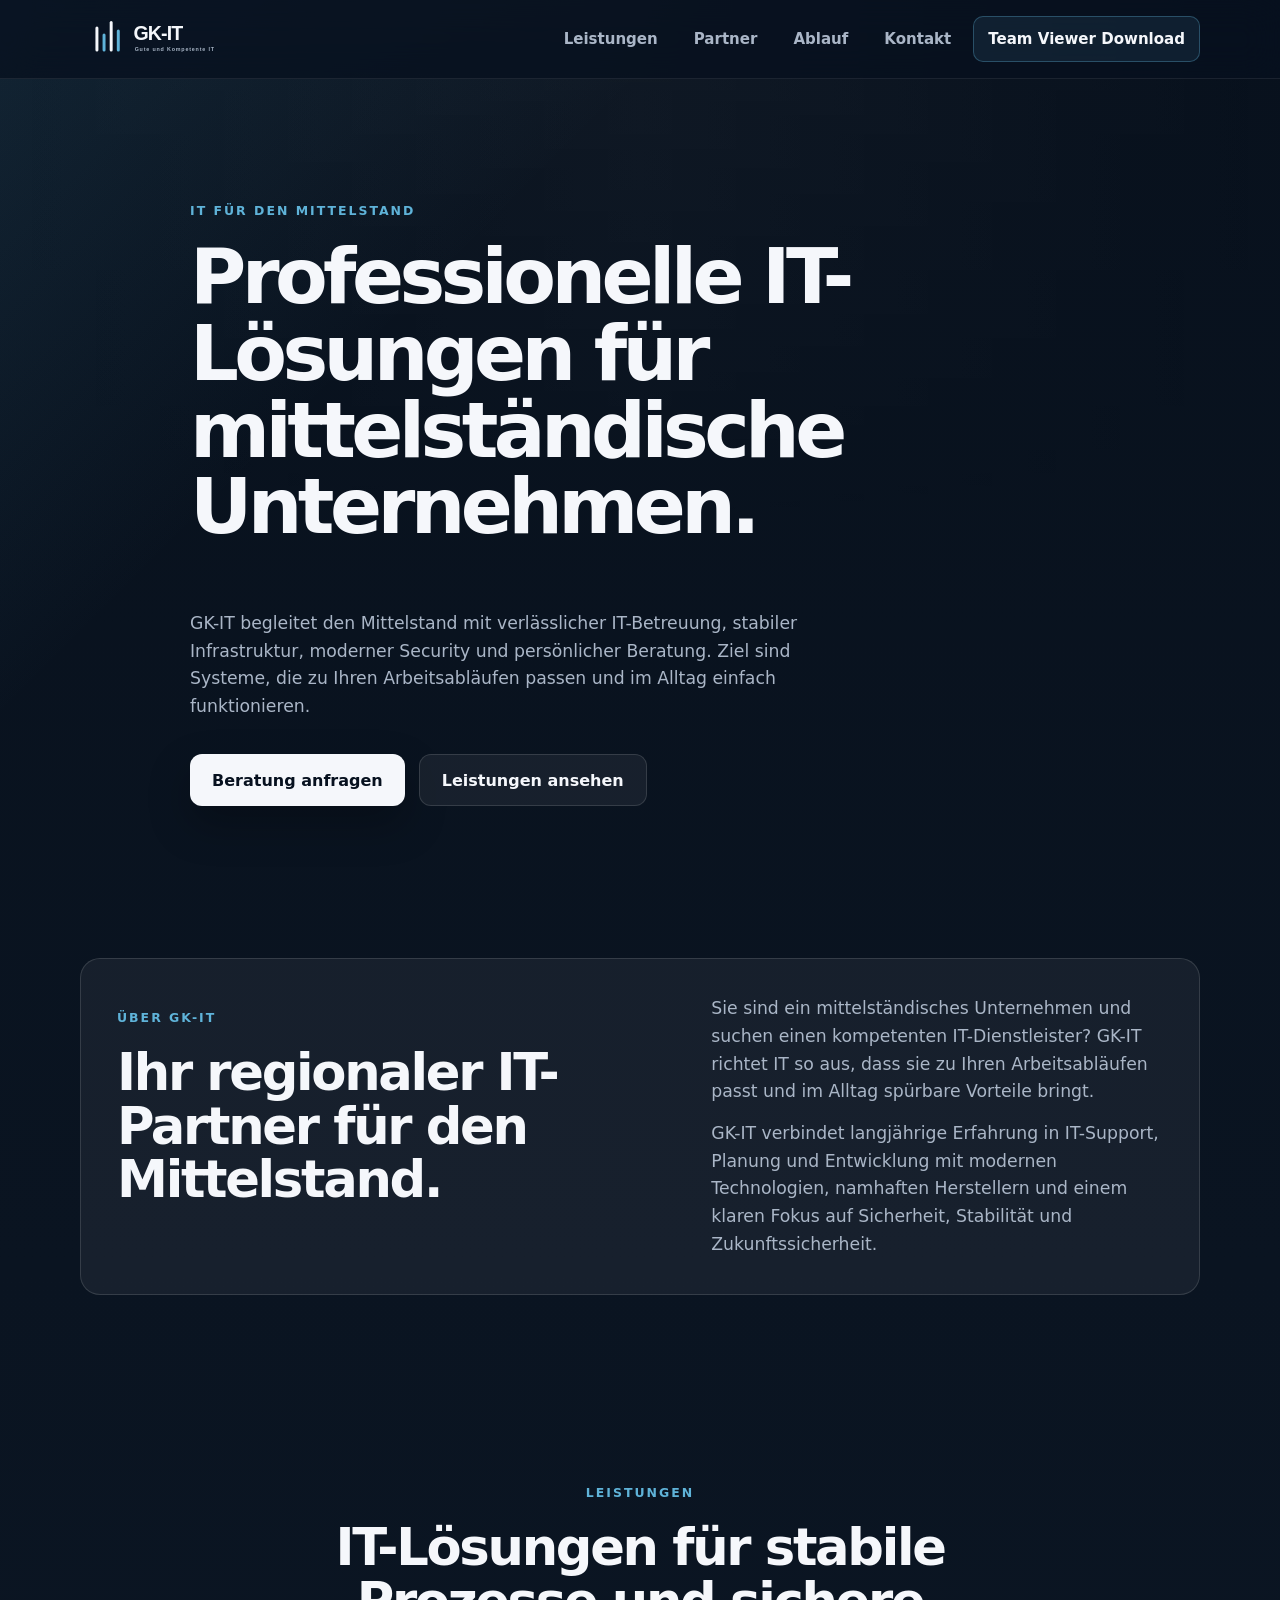
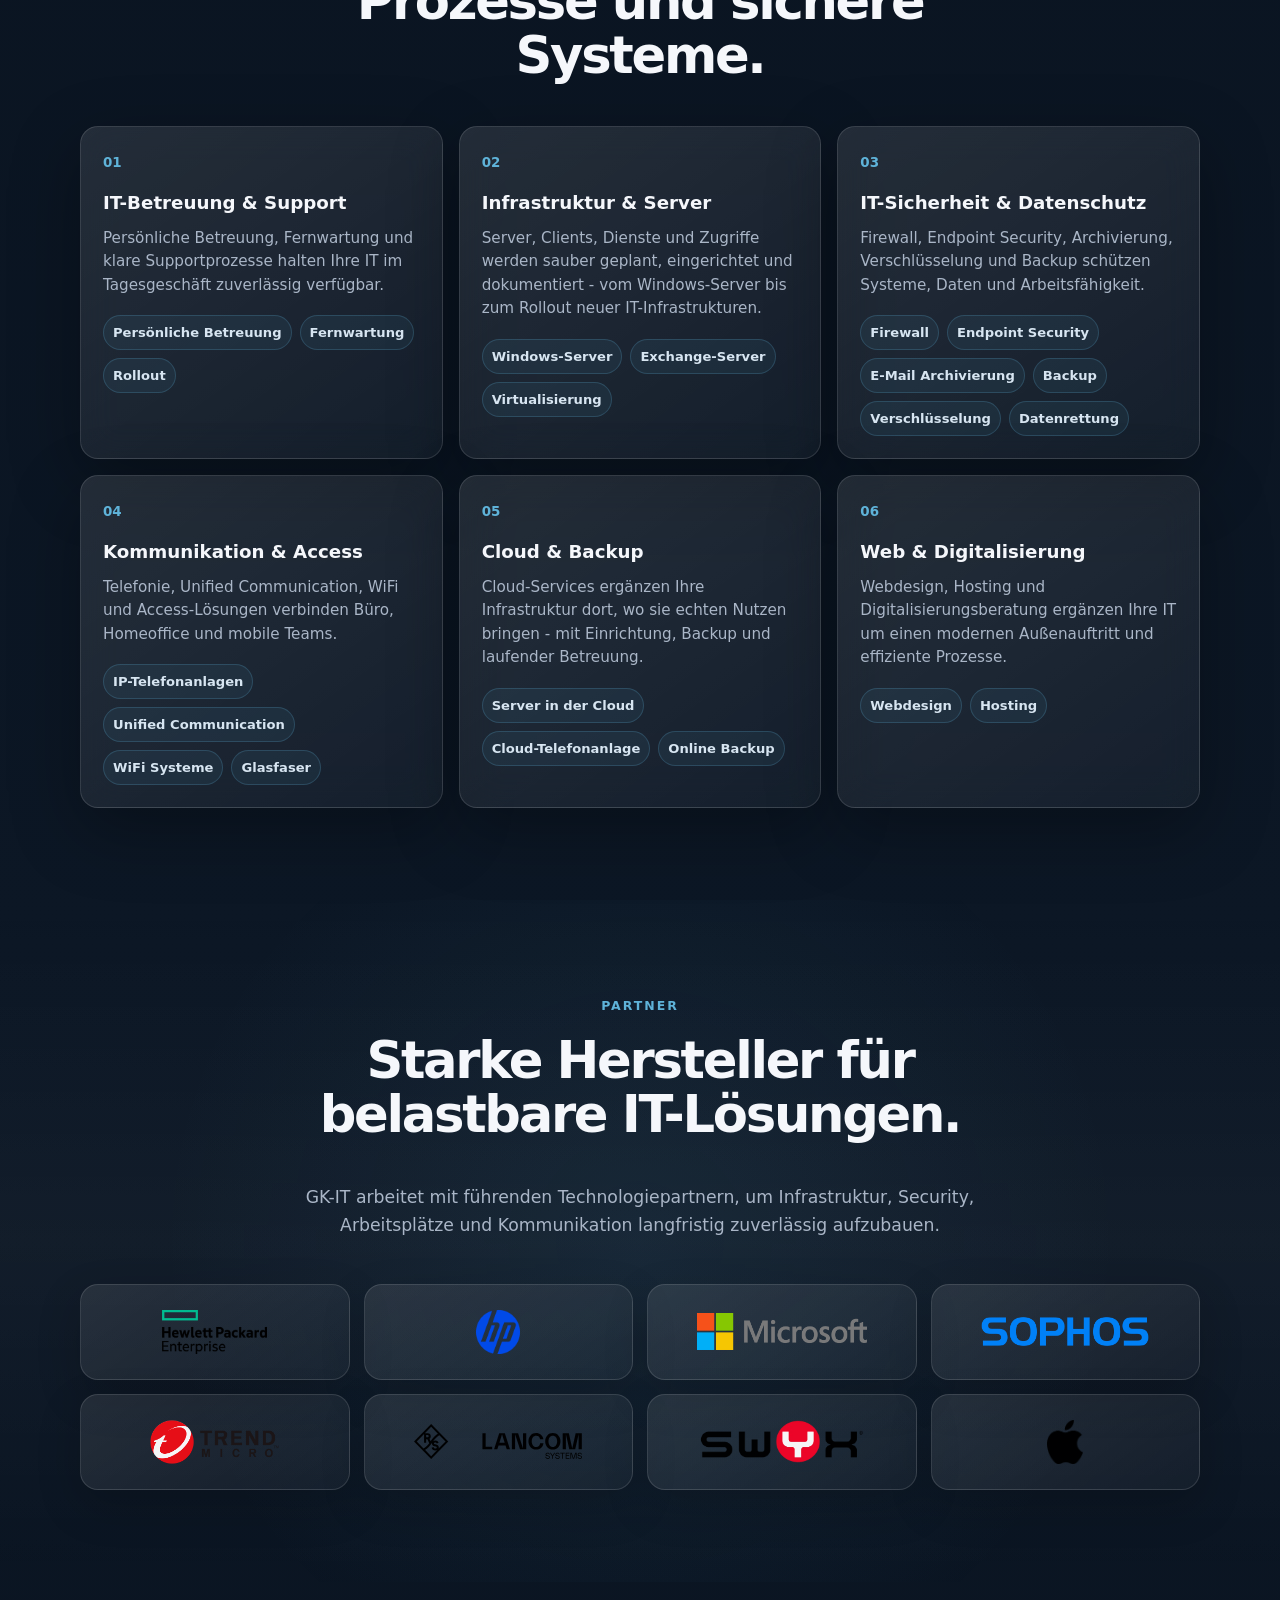
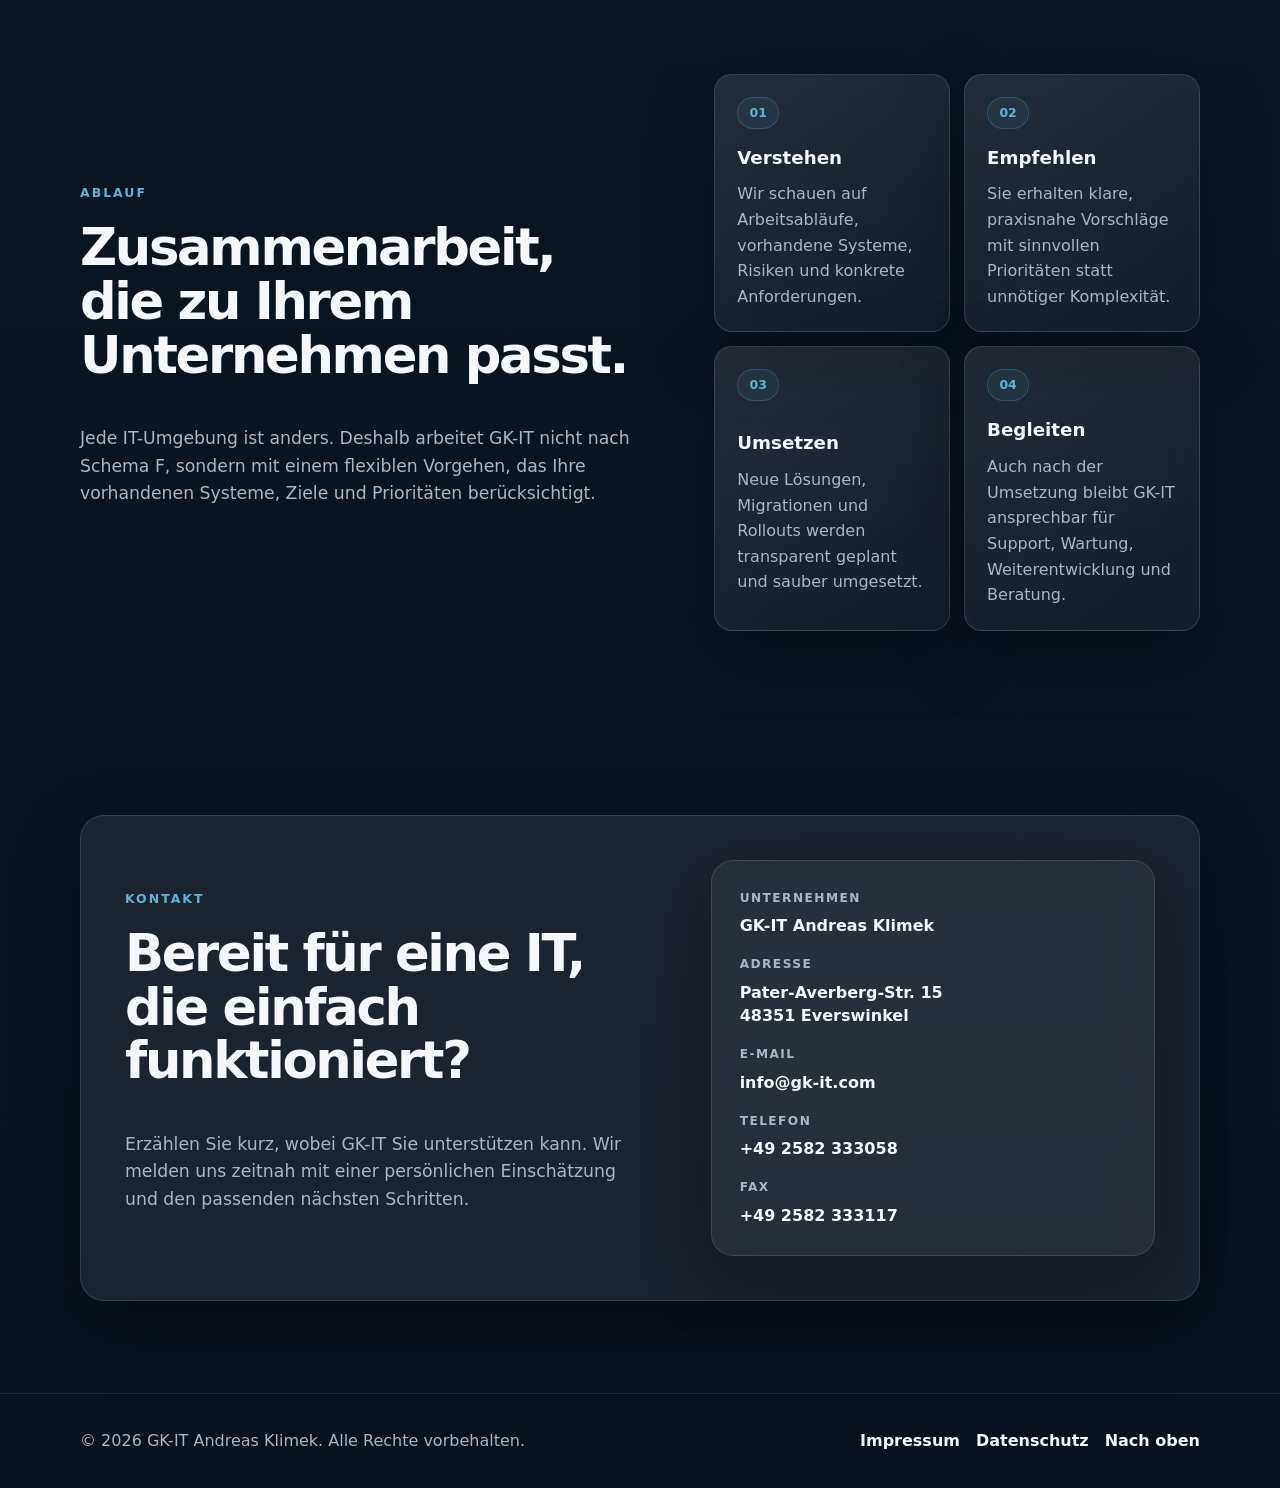
==== index.html @ 3f43c817 "Build modern GK-IT website. Create the static site, legal pages, logo assets, partner section, and c" ====
<!doctype html>
<html lang="de">
  <head>
    <meta charset="utf-8" />
    <meta name="viewport" content="width=device-width, initial-scale=1" />
    <meta
      name="description"
      content="GK-IT Andreas Klimek: moderne IT-Betreuung, Infrastruktur, Security, Cloud, Telefonie und Support für Unternehmen."
    />
    <title>GK-IT Andreas Klimek | Moderne IT für Ihr Unternehmen</title>
    <link rel="stylesheet" href="styles.css" />
  </head>
  <body>
    <header class="site-header">
      <nav class="nav container" aria-label="Hauptnavigation">
        <a class="brand" href="#top" aria-label="GK-IT Startseite">
          <img class="brand-logo" src="assets/company-logos/gk-it-logo-09.svg" alt="GK-IT - Gute und Kompetente IT" />
        </a>
        <button class="nav-toggle" type="button" aria-expanded="false" aria-controls="primary-navigation">
          <span class="sr-only">Menü öffnen</span>
          <span></span>
          <span></span>
          <span></span>
        </button>
        <div class="nav-links" id="primary-navigation">
          <a href="#leistungen">Leistungen</a>
          <a href="#partner">Partner</a>
          <a href="#prozess">Ablauf</a>
          <a href="#kontakt">Kontakt</a>
          <a class="nav-download" href="https://download.teamviewer.com/download/TeamViewerQS_x64.exe">Team Viewer Download</a>
        </div>
      </nav>
    </header>

    <main id="top">
      <section class="hero section">
        <div class="container hero-grid">
          <div class="hero-copy">
            <span class="eyebrow">IT für den Mittelstand</span>
            <h1>Professionelle IT-Lösungen für mittelständische Unternehmen.</h1>
            <p>
              GK-IT begleitet den Mittelstand mit verlässlicher IT-Betreuung, stabiler
              Infrastruktur, moderner Security und persönlicher Beratung. Ziel sind Systeme, die zu
              Ihren Arbeitsabläufen passen und im Alltag einfach funktionieren.
            </p>
            <div class="hero-actions">
              <a class="button primary" href="#kontakt">Beratung anfragen</a>
              <a class="button secondary" href="#leistungen">Leistungen ansehen</a>
            </div>
          </div>
        </div>
      </section>

      <section class="section intro">
        <div class="container split">
          <div>
            <span class="eyebrow">Über GK-IT</span>
            <h2>Ihr regionaler IT-Partner für den Mittelstand.</h2>
          </div>
          <div class="intro-copy">
            <p>
              Sie sind ein mittelständisches Unternehmen und suchen einen kompetenten
              IT-Dienstleister? GK-IT richtet IT so aus, dass sie zu Ihren Arbeitsabläufen passt und
              im Alltag spürbare Vorteile bringt.
            </p>
            <p>
              GK-IT verbindet langjährige Erfahrung in IT-Support, Planung und Entwicklung mit
              modernen Technologien, namhaften Herstellern und einem klaren Fokus auf Sicherheit,
              Stabilität und Zukunftssicherheit.
            </p>
          </div>
        </div>
      </section>

      <section class="section services" id="leistungen">
        <div class="container">
          <div class="section-heading">
            <span class="eyebrow">Leistungen</span>
            <h2>IT-Lösungen für stabile Prozesse und sichere Systeme.</h2>
          </div>
          <div class="cards-grid">
            <article class="service-card">
              <span class="icon">01</span>
              <h3>IT-Betreuung & Support</h3>
              <p>
                Persönliche Betreuung, Fernwartung und klare Supportprozesse halten Ihre IT im
                Tagesgeschäft zuverlässig verfügbar.
              </p>
              <div class="service-highlights">
                <span>Persönliche Betreuung</span>
                <span>Fernwartung</span>
                <span>Rollout</span>
              </div>
            </article>
            <article class="service-card">
              <span class="icon">02</span>
              <h3>Infrastruktur & Server</h3>
              <p>
                Server, Clients, Dienste und Zugriffe werden sauber geplant, eingerichtet und
                dokumentiert - vom Windows-Server bis zum Rollout neuer IT-Infrastrukturen.
              </p>
              <div class="service-highlights">
                <span>Windows-Server</span>
                <span>Exchange-Server</span>
                <span>Virtualisierung</span>
              </div>
            </article>
            <article class="service-card">
              <span class="icon">03</span>
              <h3>IT-Sicherheit & Datenschutz</h3>
              <p>
                Firewall, Endpoint Security, Archivierung, Verschlüsselung und Backup schützen
                Systeme, Daten und Arbeitsfähigkeit.
              </p>
              <div class="service-highlights">
                <span>Firewall</span>
                <span>Endpoint Security</span>
                <span>E-Mail Archivierung</span>
                <span>Backup</span>
                <span>Verschlüsselung</span>
                <span>Datenrettung</span>
              </div>
            </article>
            <article class="service-card">
              <span class="icon">04</span>
              <h3>Kommunikation & Access</h3>
              <p>
                Telefonie, Unified Communication, WiFi und Access-Lösungen verbinden Büro,
                Homeoffice und mobile Teams.
              </p>
              <div class="service-highlights">
                <span>IP-Telefonanlagen</span>
                <span>Unified Communication</span>
                <span>WiFi Systeme</span>
                <span>Glasfaser</span>
              </div>
            </article>
            <article class="service-card">
              <span class="icon">05</span>
              <h3>Cloud & Backup</h3>
              <p>
                Cloud-Services ergänzen Ihre Infrastruktur dort, wo sie echten Nutzen bringen - mit
                Einrichtung, Backup und laufender Betreuung.
              </p>
              <div class="service-highlights">
                <span>Server in der Cloud</span>
                <span>Cloud-Telefonanlage</span>
                <span>Online Backup</span>
              </div>
            </article>
            <article class="service-card">
              <span class="icon">06</span>
              <h3>Web & Digitalisierung</h3>
              <p>
                Webdesign, Hosting und Digitalisierungsberatung ergänzen Ihre IT um einen modernen
                Außenauftritt und effiziente Prozesse.
              </p>
              <div class="service-highlights">
                <span>Webdesign</span>
                <span>Hosting</span>
              </div>
            </article>
          </div>
        </div>
      </section>

      <section class="section partners" id="partner">
        <div class="container">
          <div class="section-heading">
            <span class="eyebrow">Partner</span>
            <h2>Starke Hersteller für belastbare IT-Lösungen.</h2>
            <p>
              GK-IT arbeitet mit führenden Technologiepartnern, um Infrastruktur, Security,
              Arbeitsplätze und Kommunikation langfristig zuverlässig aufzubauen.
            </p>
          </div>
          <div class="partner-grid" aria-label="Partnerlogos">
            <article class="partner-card">
              <img src="assets/images/Hewlett_Packard_Enterprise_logo.svg.png" alt="HPE Logo" />
            </article>
            <article class="partner-card">
              <img src="assets/images/HP_logo_2025.svg.png" alt="HP Logo" />
            </article>
            <article class="partner-card">
              <img src="assets/images/Microsoft_logo_(2012).svg.png" alt="Microsoft Logo" />
            </article>
            <article class="partner-card">
              <img src="assets/images/Sophos_logo.svg.png" alt="Sophos Logo" />
            </article>
            <article class="partner-card">
              <img src="assets/images/Trend_Micro_logo.svg.png" alt="Trend Micro Logo" />
            </article>
            <article class="partner-card">
              <img src="assets/images/Lancom_Systems_logo.svg" alt="LANCOM Systems Logo" />
            </article>
            <article class="partner-card">
              <img src="assets/images/swyx-logo-1000px-rgb.png" alt="Swyx Logo" />
            </article>
            <article class="partner-card">
              <img src="assets/images/Apple_logo_black.svg.png" alt="Apple Logo" />
            </article>
          </div>
        </div>
      </section>

      <section class="section process" id="prozess">
        <div class="container process-grid">
          <div class="section-heading align-left">
            <span class="eyebrow">Ablauf</span>
            <h2>Zusammenarbeit, die zu Ihrem Unternehmen passt.</h2>
            <p>
              Jede IT-Umgebung ist anders. Deshalb arbeitet GK-IT nicht nach Schema F, sondern mit
              einem flexiblen Vorgehen, das Ihre vorhandenen Systeme, Ziele und Prioritäten
              berücksichtigt.
            </p>
          </div>
          <div class="timeline">
            <div class="timeline-item">
              <span>01</span>
              <div>
                <h3>Verstehen</h3>
                <p>Wir schauen auf Arbeitsabläufe, vorhandene Systeme, Risiken und konkrete Anforderungen.</p>
              </div>
            </div>
            <div class="timeline-item">
              <span>02</span>
              <div>
                <h3>Empfehlen</h3>
                <p>Sie erhalten klare, praxisnahe Vorschläge mit sinnvollen Prioritäten statt unnötiger Komplexität.</p>
              </div>
            </div>
            <div class="timeline-item">
              <span>03</span>
              <div>
                <h3>Umsetzen</h3>
                <p>Neue Lösungen, Migrationen und Rollouts werden transparent geplant und sauber umgesetzt.</p>
              </div>
            </div>
            <div class="timeline-item">
              <span>04</span>
              <div>
                <h3>Begleiten</h3>
                <p>Auch nach der Umsetzung bleibt GK-IT ansprechbar für Support, Wartung, Weiterentwicklung und Beratung.</p>
              </div>
            </div>
          </div>
        </div>
      </section>

      <section class="section cta" id="kontakt">
        <div class="container cta-panel">
          <div>
            <span class="eyebrow">Kontakt</span>
            <h2>Bereit für eine IT, die einfach funktioniert?</h2>
            <p>
              Erzählen Sie kurz, wobei GK-IT Sie unterstützen kann. Wir melden uns zeitnah mit
              einer persönlichen Einschätzung und den passenden nächsten Schritten.
            </p>
          </div>
          <div class="contact-card">
            <div class="contact-item">
              <span>Unternehmen</span>
              <strong>GK-IT Andreas Klimek</strong>
            </div>
            <div class="contact-item">
              <span>Adresse</span>
              <address>Pater-Averberg-Str. 15<br />48351 Everswinkel</address>
            </div>
            <div class="contact-item">
              <span>E-Mail</span>
              <a href="mailto:info@gk-it.com">info@gk-it.com</a>
            </div>
            <div class="contact-item">
              <span>Telefon</span>
              <a href="tel:+492582333058">+49 2582 333058</a>
            </div>
            <div class="contact-item">
              <span>Fax</span>
              <a href="tel:+492582333117">+49 2582 333117</a>
            </div>
          </div>
        </div>
      </section>
    </main>

    <footer class="footer">
      <div class="container footer-inner">
        <p>&copy; <span id="year"></span> GK-IT Andreas Klimek. Alle Rechte vorbehalten.</p>
        <div class="footer-links">
          <a href="impressum.html">Impressum</a>
          <a href="datenschutz.html">Datenschutz</a>
          <a href="#top">Nach oben</a>
        </div>
      </div>
    </footer>

    <script src="script.js"></script>
  </body>
</html>
---- styles.css ----
:root {
  --bg: #08111d;
  --bg-soft: #101b2a;
  --surface: rgba(255, 255, 255, 0.065);
  --surface-strong: rgba(255, 255, 255, 0.1);
  --text: #f5f7fb;
  --muted: #aab6c7;
  --primary: #5fb3d9;
  --primary-dark: #2d7fa8;
  --accent: #9fb0c6;
  --line: rgba(255, 255, 255, 0.13);
  --shadow: 0 22px 70px rgba(0, 0, 0, 0.3);
  --radius: 20px;
}

* {
  box-sizing: border-box;
}

html {
  scroll-behavior: smooth;
}

body {
  margin: 0;
  background:
    linear-gradient(135deg, rgba(95, 179, 217, 0.12), transparent 32rem),
    linear-gradient(180deg, #08111d 0%, #0c1725 54%, #08111d 100%),
    var(--bg);
  color: var(--text);
  font-family: Inter, ui-sans-serif, system-ui, -apple-system, BlinkMacSystemFont, "Segoe UI", Arial, sans-serif;
  line-height: 1.6;
}

body::before {
  position: fixed;
  inset: 0;
  z-index: -1;
  pointer-events: none;
  content: "";
  background: linear-gradient(90deg, transparent, rgba(255, 255, 255, 0.04), transparent);
  mask-image: linear-gradient(to bottom, black, transparent 60%);
}

a {
  color: inherit;
  text-decoration: none;
}

p,
h1,
h2,
h3 {
  margin-top: 0;
}

.container {
  width: min(1120px, calc(100% - 40px));
  margin: 0 auto;
}

.site-header {
  position: sticky;
  top: 0;
  z-index: 20;
  border-bottom: 1px solid rgba(255, 255, 255, 0.08);
  background: rgba(7, 17, 31, 0.76);
  backdrop-filter: blur(18px);
}

.nav {
  display: flex;
  align-items: center;
  justify-content: space-between;
  min-height: 78px;
}

.brand {
  display: inline-flex;
  align-items: center;
}

.brand-logo {
  display: block;
  width: 190px;
  height: auto;
  border-radius: 10px;
}

.brand-mark {
  display: grid;
  width: 48px;
  height: 48px;
  place-items: center;
  border: 1px solid rgba(255, 255, 255, 0.24);
  border-radius: 12px;
  background: #f5f7fb;
  color: #07111f;
  font-weight: 800;
  box-shadow: 0 14px 34px rgba(0, 0, 0, 0.25);
}

.brand strong,
.brand small {
  display: block;
}

.brand strong {
  font-size: 1.05rem;
}

.brand small {
  color: var(--muted);
  font-size: 0.78rem;
}

.nav-links {
  display: flex;
  gap: 8px;
  align-items: center;
}

.nav-links a {
  padding: 10px 14px;
  border-radius: 10px;
  color: var(--muted);
  font-size: 0.94rem;
  font-weight: 600;
  transition: 180ms ease;
}

.nav-links a:hover {
  background: rgba(255, 255, 255, 0.08);
  color: var(--text);
}

.nav-links a.nav-download {
  border: 1px solid rgba(95, 179, 217, 0.32);
  background: rgba(95, 179, 217, 0.1);
  color: var(--text);
}

.nav-links a.nav-download:hover {
  border-color: rgba(95, 179, 217, 0.5);
  background: rgba(95, 179, 217, 0.18);
}

.nav-toggle {
  display: none;
  width: 44px;
  height: 44px;
  border: 1px solid var(--line);
  border-radius: 14px;
  background: rgba(255, 255, 255, 0.08);
  color: var(--text);
}

.nav-toggle span:not(.sr-only) {
  display: block;
  width: 18px;
  height: 2px;
  margin: 4px auto;
  border-radius: 2px;
  background: currentColor;
}

.sr-only {
  position: absolute;
  width: 1px;
  height: 1px;
  padding: 0;
  overflow: hidden;
  clip: rect(0, 0, 0, 0);
  white-space: nowrap;
  border: 0;
}

.section {
  padding: 92px 0;
}

.hero {
  padding-top: 118px;
}

.hero-grid,
.process-grid,
.split,
.cta-panel {
  display: grid;
  grid-template-columns: 1.08fr 0.92fr;
  gap: 64px;
  align-items: center;
}

.hero-grid {
  grid-template-columns: minmax(0, 900px);
  justify-content: center;
}

.hero-copy {
  max-width: 900px;
}

.eyebrow {
  display: inline-flex;
  margin-bottom: 18px;
  color: var(--primary);
  font-size: 0.78rem;
  font-weight: 800;
  letter-spacing: 0.16em;
  text-transform: uppercase;
}

h1 {
  max-width: 780px;
  font-size: clamp(2.8rem, 6vw, 5.1rem);
  line-height: 1;
  letter-spacing: -0.06em;
}

h2 {
  font-size: clamp(2rem, 4vw, 3.35rem);
  line-height: 1.05;
  letter-spacing: -0.045em;
}

h3 {
  margin-bottom: 12px;
  font-size: 1.14rem;
  line-height: 1.25;
}

.hero-copy p,
.section-heading p,
.split p,
.cta p {
  color: var(--muted);
  font-size: 1.08rem;
}

.hero-copy p {
  max-width: 650px;
}

.hero-actions {
  display: flex;
  flex-wrap: wrap;
  gap: 14px;
  margin: 34px 0 28px;
}

.button {
  display: inline-flex;
  align-items: center;
  justify-content: center;
  min-height: 52px;
  padding: 0 22px;
  border-radius: 12px;
  font-weight: 800;
  transition: 180ms ease;
}

.button.primary {
  background: #f5f7fb;
  color: #07111f;
  box-shadow: 0 18px 42px rgba(0, 0, 0, 0.26);
}

.button.secondary {
  border: 1px solid var(--line);
  background: rgba(255, 255, 255, 0.06);
  color: var(--text);
}

.button:hover {
  transform: translateY(-2px);
}

.service-card,
.contact-card,
.timeline-item {
  border: 1px solid var(--line);
  background: linear-gradient(145deg, rgba(255, 255, 255, 0.105), rgba(255, 255, 255, 0.04));
  box-shadow: var(--shadow);
  backdrop-filter: blur(18px);
}

.intro {
  padding-top: 32px;
}

.split {
  padding: 36px;
  border: 1px solid var(--line);
  border-radius: var(--radius);
  background: rgba(255, 255, 255, 0.055);
}

.intro-copy {
  display: grid;
  gap: 14px;
}

.intro-copy p {
  margin-bottom: 0;
}

.section-heading {
  max-width: 760px;
  margin: 0 auto 44px;
  text-align: center;
}

.section-heading.align-left {
  margin: 0;
  text-align: left;
}

.cards-grid {
  display: grid;
  grid-template-columns: repeat(3, 1fr);
  gap: 16px;
}

.service-card {
  min-height: 100%;
  padding: 22px;
  border-radius: 18px;
  transition: 180ms ease;
}

.service-card:hover {
  transform: translateY(-2px);
  border-color: rgba(95, 179, 217, 0.36);
}

.service-card p {
  margin-bottom: 0;
  color: var(--muted);
  font-size: 0.95rem;
  line-height: 1.55;
}

.service-highlights {
  display: flex;
  flex-wrap: wrap;
  gap: 8px;
  margin-top: 18px;
}

.service-highlights span {
  padding: 6px 9px;
  border: 1px solid rgba(95, 179, 217, 0.22);
  border-radius: 999px;
  background: rgba(95, 179, 217, 0.08);
  color: #d7e5f1;
  font-size: 0.82rem;
  font-weight: 700;
}

.service-list {
  display: grid;
  gap: 9px;
  margin: 18px 0 0;
  padding: 0;
  color: var(--muted);
  list-style: none;
}

.service-list li {
  position: relative;
  padding-left: 18px;
}

.service-list li::before {
  position: absolute;
  top: 0.7em;
  left: 0;
  width: 6px;
  height: 6px;
  border-radius: 50%;
  background: var(--primary);
  content: "";
}

.icon {
  display: inline-flex;
  margin-bottom: 18px;
  color: var(--primary);
  font-size: 0.84rem;
  font-weight: 800;
}

.partners {
  background:
    linear-gradient(180deg, transparent, rgba(255, 255, 255, 0.03), transparent),
    radial-gradient(circle at center, rgba(95, 179, 217, 0.08), transparent 30rem);
}

.partner-grid {
  display: grid;
  grid-template-columns: repeat(4, 1fr);
  gap: 14px;
}

.partner-card {
  display: grid;
  align-items: center;
  justify-content: center;
  min-height: 96px;
  padding: 20px;
  border: 1px solid var(--line);
  border-radius: 18px;
  background: linear-gradient(145deg, rgba(255, 255, 255, 0.095), rgba(255, 255, 255, 0.035));
  box-shadow: 0 16px 44px rgba(0, 0, 0, 0.18);
  transition: 180ms ease;
}

.partner-card:hover {
  transform: translateY(-2px);
  border-color: rgba(95, 179, 217, 0.34);
  background: linear-gradient(145deg, rgba(255, 255, 255, 0.13), rgba(255, 255, 255, 0.05));
}

.partner-card img {
  width: auto;
  max-width: 170px;
  height: 44px;
  object-fit: contain;
  filter: brightness(1.08) contrast(1.05);
  opacity: 0.96;
  transition: 180ms ease;
}

.partner-card:hover img {
  filter: brightness(1.16) contrast(1.08);
  opacity: 1;
}

.timeline {
  display: grid;
  grid-template-columns: repeat(2, 1fr);
  gap: 14px;
}

.timeline-item {
  display: grid;
  gap: 18px;
  padding: 22px;
  border-radius: 18px;
}

.timeline-item > span {
  display: grid;
  width: 42px;
  height: 32px;
  place-items: center;
  border: 1px solid rgba(95, 179, 217, 0.26);
  border-radius: 999px;
  background: rgba(95, 179, 217, 0.08);
  color: var(--primary);
  font-size: 0.78rem;
  font-weight: 800;
}

.timeline-item p {
  margin-bottom: 0;
  color: var(--muted);
}

.cta-panel {
  padding: 44px;
  border: 1px solid rgba(95, 179, 217, 0.22);
  border-radius: 24px;
  background: rgba(255, 255, 255, 0.075);
  box-shadow: var(--shadow);
}

.contact-card {
  display: grid;
  gap: 18px;
  align-self: stretch;
  padding: 28px;
  border: 1px solid rgba(255, 255, 255, 0.12);
  border-radius: 22px;
  background: rgba(255, 255, 255, 0.055);
}

.contact-item {
  display: grid;
  gap: 6px;
}

.contact-item span {
  color: var(--muted);
  font-size: 0.76rem;
  font-weight: 800;
  letter-spacing: 0.12em;
  text-transform: uppercase;
}

.contact-item a,
.contact-item strong,
.contact-item address {
  margin: 0;
  color: var(--text);
  font-style: normal;
  font-weight: 700;
  line-height: 1.45;
}

.contact-item a:hover {
  color: var(--primary);
}

.footer {
  padding: 34px 0;
  border-top: 1px solid rgba(255, 255, 255, 0.08);
  color: var(--muted);
}

.footer-inner {
  display: flex;
  gap: 18px;
  align-items: center;
  justify-content: space-between;
}

.footer p {
  margin-bottom: 0;
}

.footer-links {
  display: flex;
  flex-wrap: wrap;
  gap: 16px;
  align-items: center;
}

.footer a,
.legal-content a {
  color: var(--text);
  font-weight: 700;
}

.legal-page {
  min-height: 70vh;
}

.legal-content {
  max-width: 860px;
  padding: 44px;
  border: 1px solid var(--line);
  border-radius: 24px;
  background: rgba(255, 255, 255, 0.065);
  box-shadow: var(--shadow);
}

.legal-content h1 {
  font-size: clamp(2.6rem, 6vw, 4.4rem);
}

.legal-content h2 {
  margin-top: 34px;
  margin-bottom: 12px;
  font-size: clamp(1.35rem, 3vw, 2rem);
}

.legal-content p {
  color: var(--muted);
}

.legal-content a:hover {
  color: var(--primary);
}

@media (max-width: 920px) {
  .nav-toggle {
    display: block;
  }

  .nav-links {
    position: absolute;
    top: 78px;
    right: 20px;
    left: 20px;
    display: none;
    flex-direction: column;
    align-items: stretch;
    padding: 14px;
    border: 1px solid var(--line);
    border-radius: 20px;
    background: rgba(7, 17, 31, 0.96);
  }

  .nav-links.is-open {
    display: flex;
  }

  .nav-links.legal-nav {
    position: static;
    display: flex;
    flex-direction: row;
    flex-wrap: wrap;
    align-items: center;
    width: auto;
    padding: 0;
    border: 0;
    background: transparent;
  }

  .nav-links a {
    padding: 14px;
  }

  .process-grid,
  .split,
  .cta-panel {
    grid-template-columns: 1fr;
    gap: 34px;
  }

  .contact-card {
    padding: 24px;
  }

  .hero {
    padding-top: 72px;
  }

  .cards-grid,
  .partner-grid,
  .timeline {
    grid-template-columns: repeat(2, 1fr);
  }
}

@media (max-width: 620px) {
  .container {
    width: min(100% - 28px, 1120px);
  }

  .section {
    padding: 64px 0;
  }

  .hero {
    padding-top: 58px;
  }

  .hero-actions,
  .footer-inner {
    align-items: stretch;
    flex-direction: column;
  }

  .footer-links {
    flex-direction: column;
    align-items: flex-start;
  }

  .button {
    width: 100%;
  }

  .cards-grid,
  .partner-grid,
  .timeline {
    grid-template-columns: 1fr;
  }

  .split,
  .cta-panel,
  .legal-content {
    padding: 24px;
  }
}
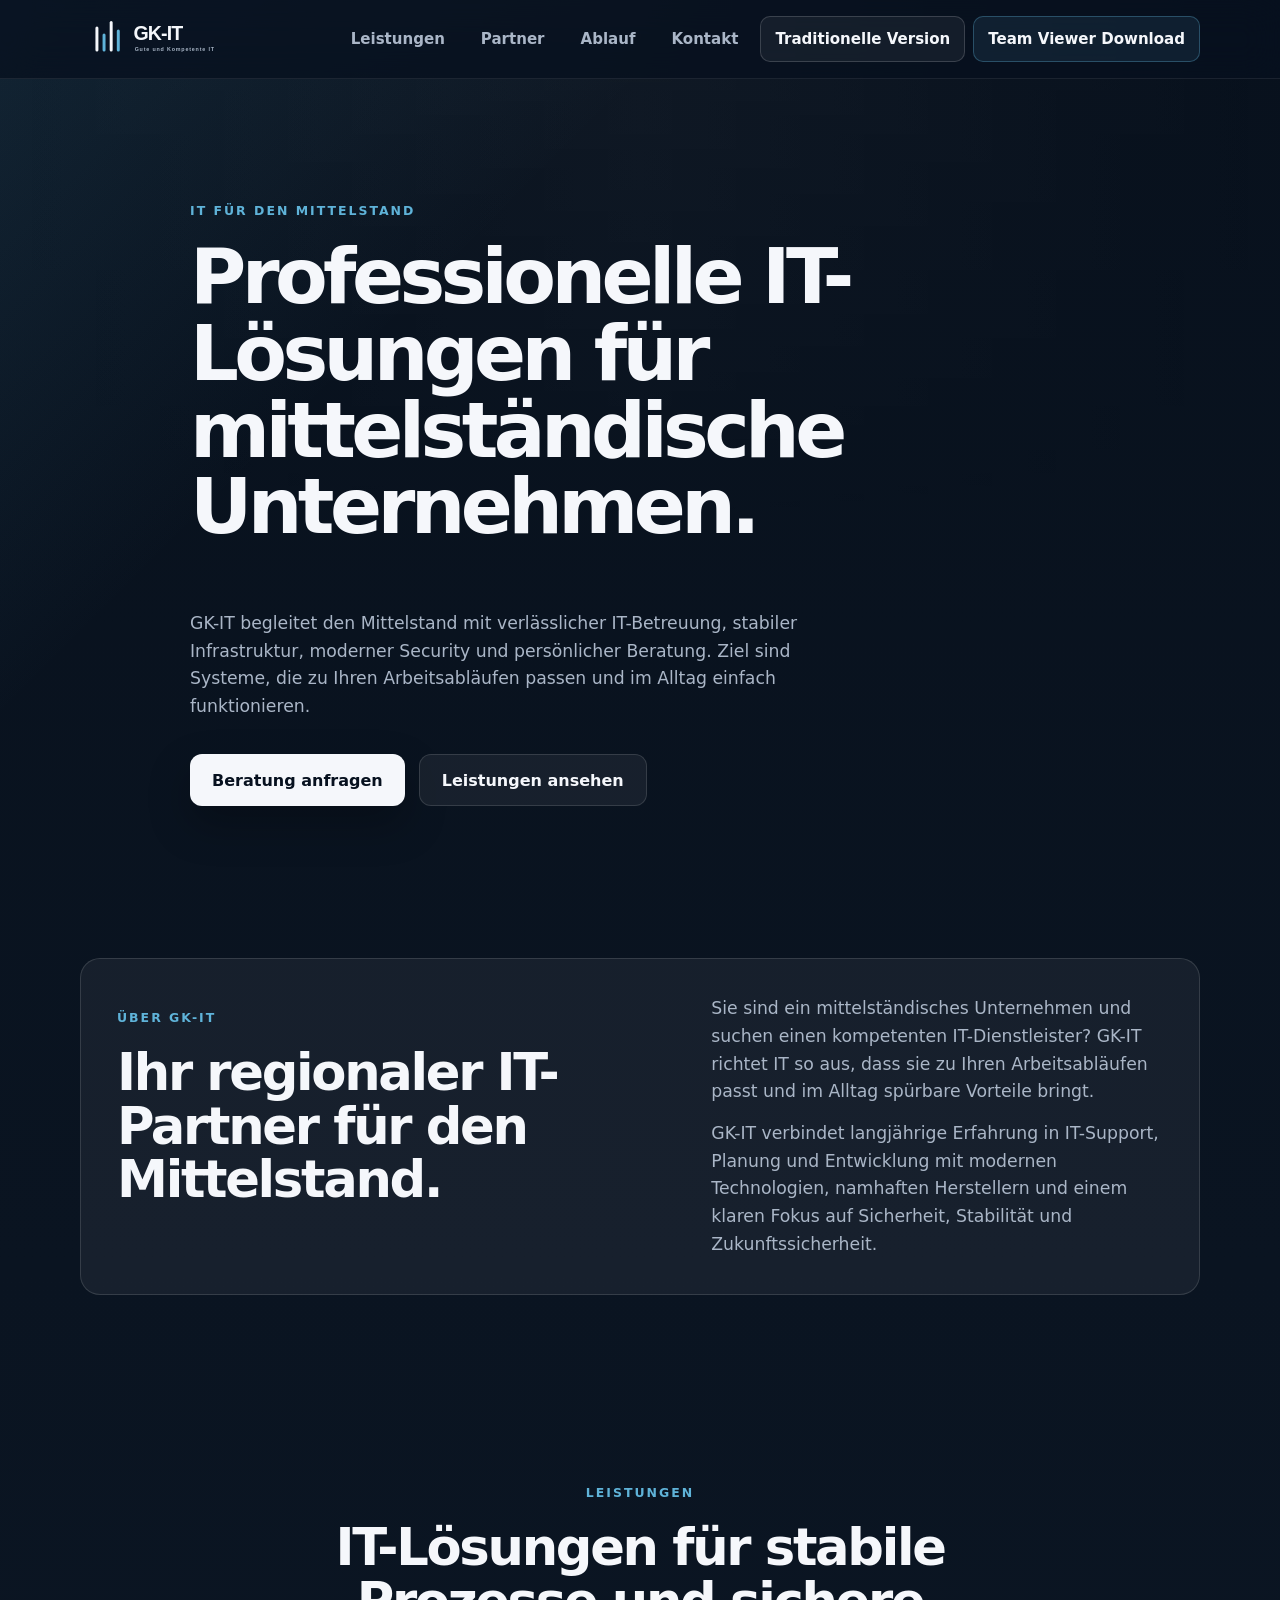
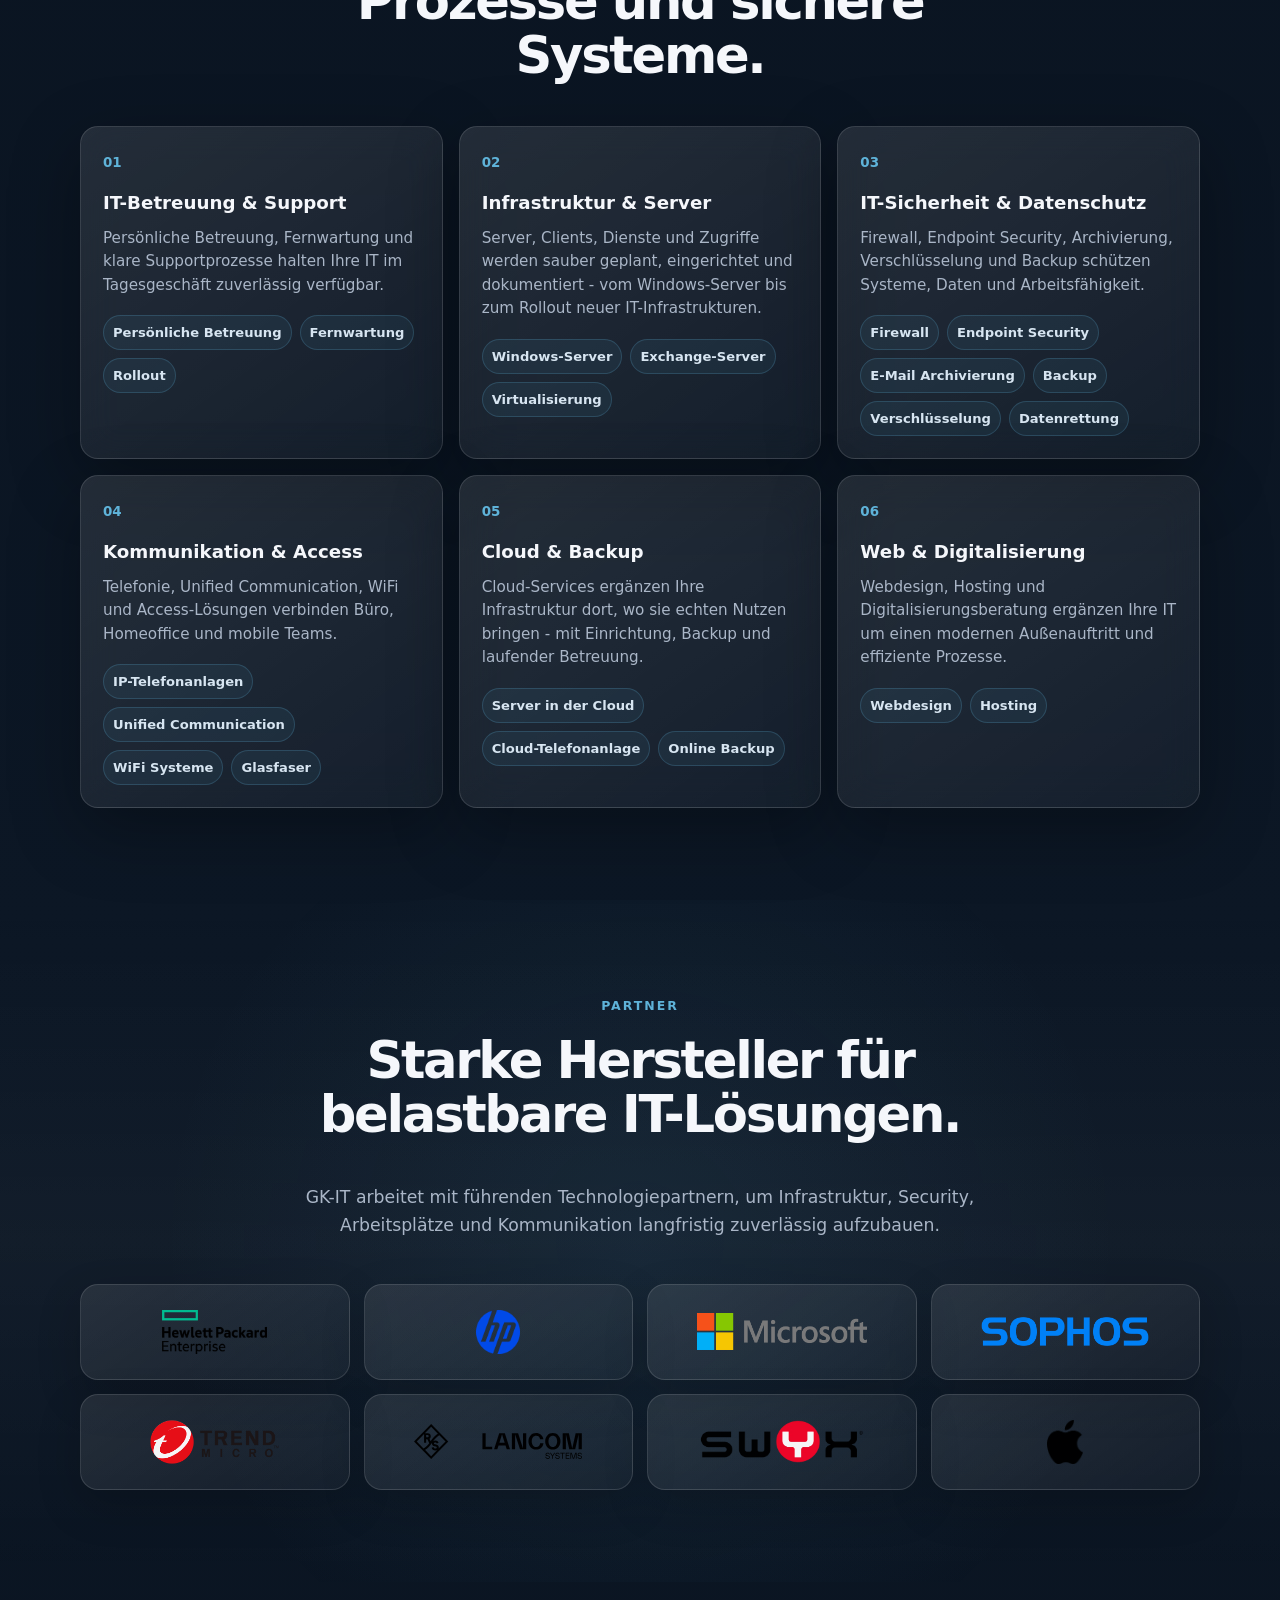
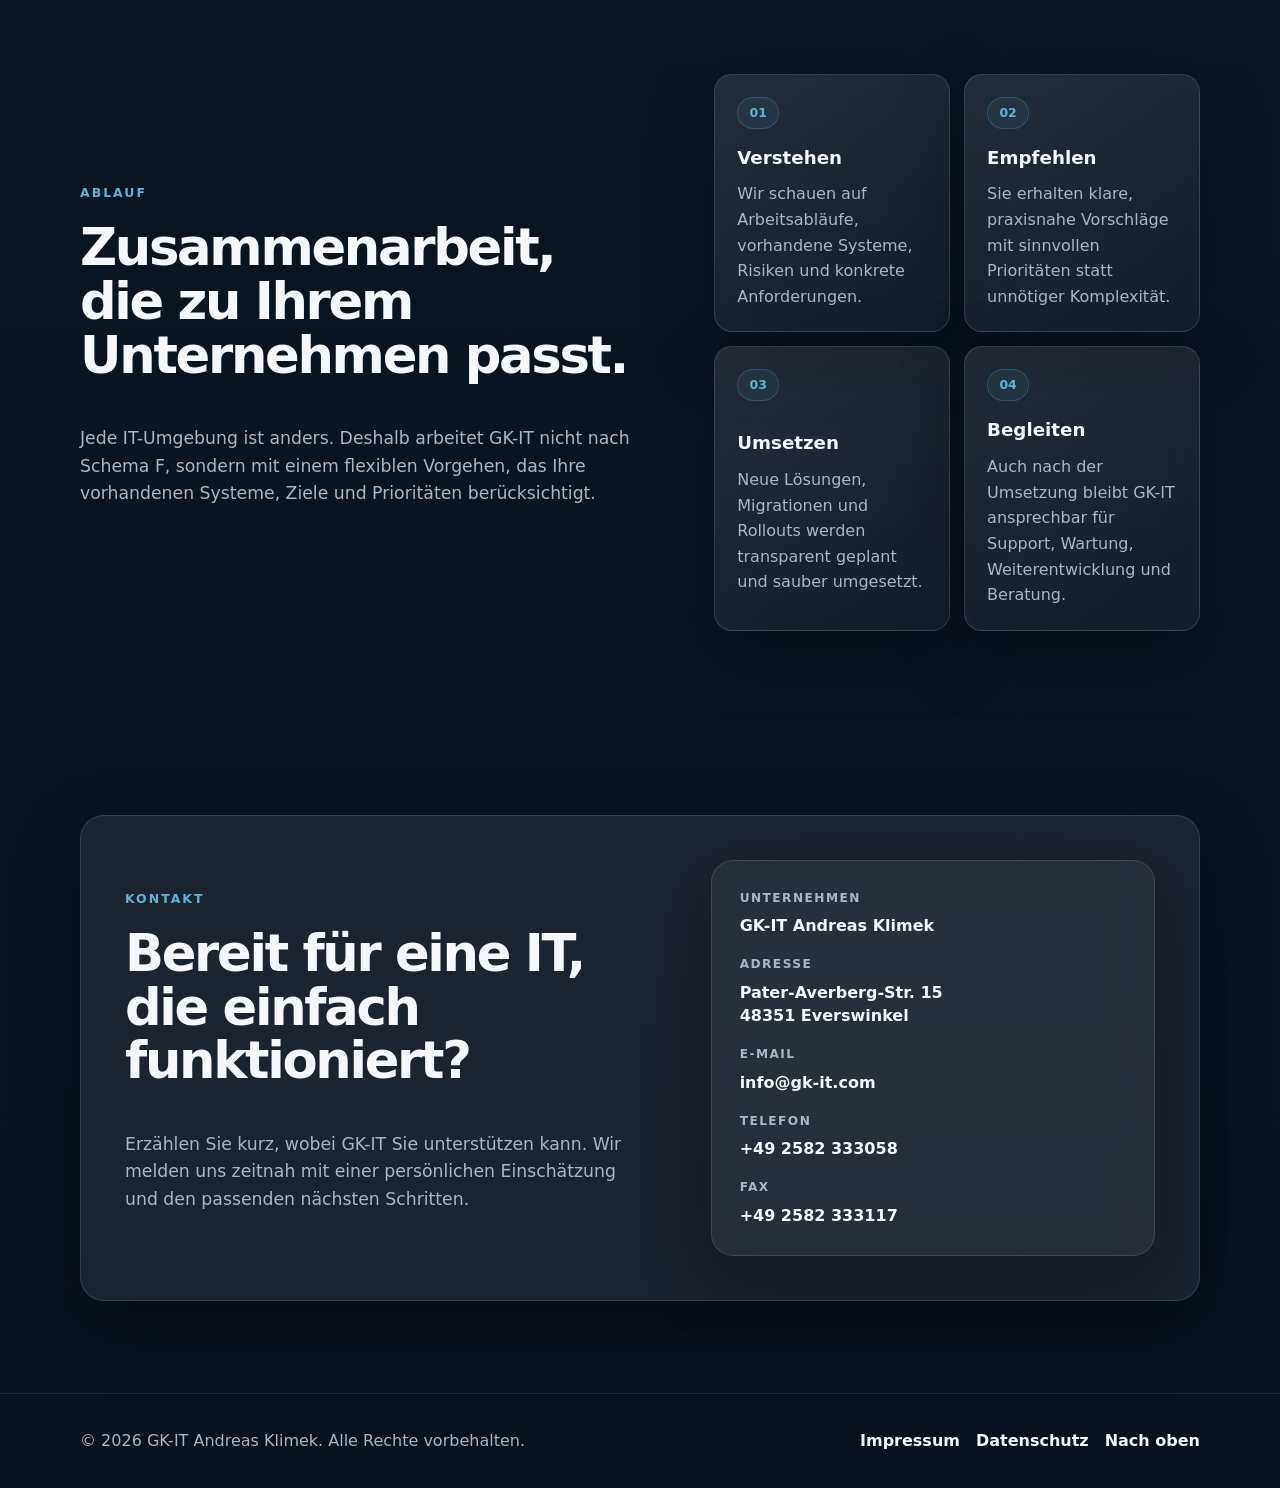
==== commit 2f0b6f1d: "Traditional Page" ====
--- a/index.html
+++ b/index.html
@@ -27,6 +27,7 @@
           <a href="#partner">Partner</a>
           <a href="#prozess">Ablauf</a>
           <a href="#kontakt">Kontakt</a>
+          <a class="nav-alt" href="traditional.html">Traditionelle Version</a>
           <a class="nav-download" href="https://download.teamviewer.com/download/TeamViewerQS_x64.exe">Team Viewer Download</a>
         </div>
       </nav>
--- a/styles.css
+++ b/styles.css
@@ -145,6 +145,17 @@
   background: rgba(95, 179, 217, 0.18);
 }
 
+.nav-links a.nav-alt {
+  border: 1px solid rgba(255, 255, 255, 0.16);
+  background: rgba(255, 255, 255, 0.055);
+  color: var(--text);
+}
+
+.nav-links a.nav-alt:hover {
+  border-color: rgba(255, 255, 255, 0.3);
+  background: rgba(255, 255, 255, 0.1);
+}
+
 .nav-toggle {
   display: none;
   width: 44px;
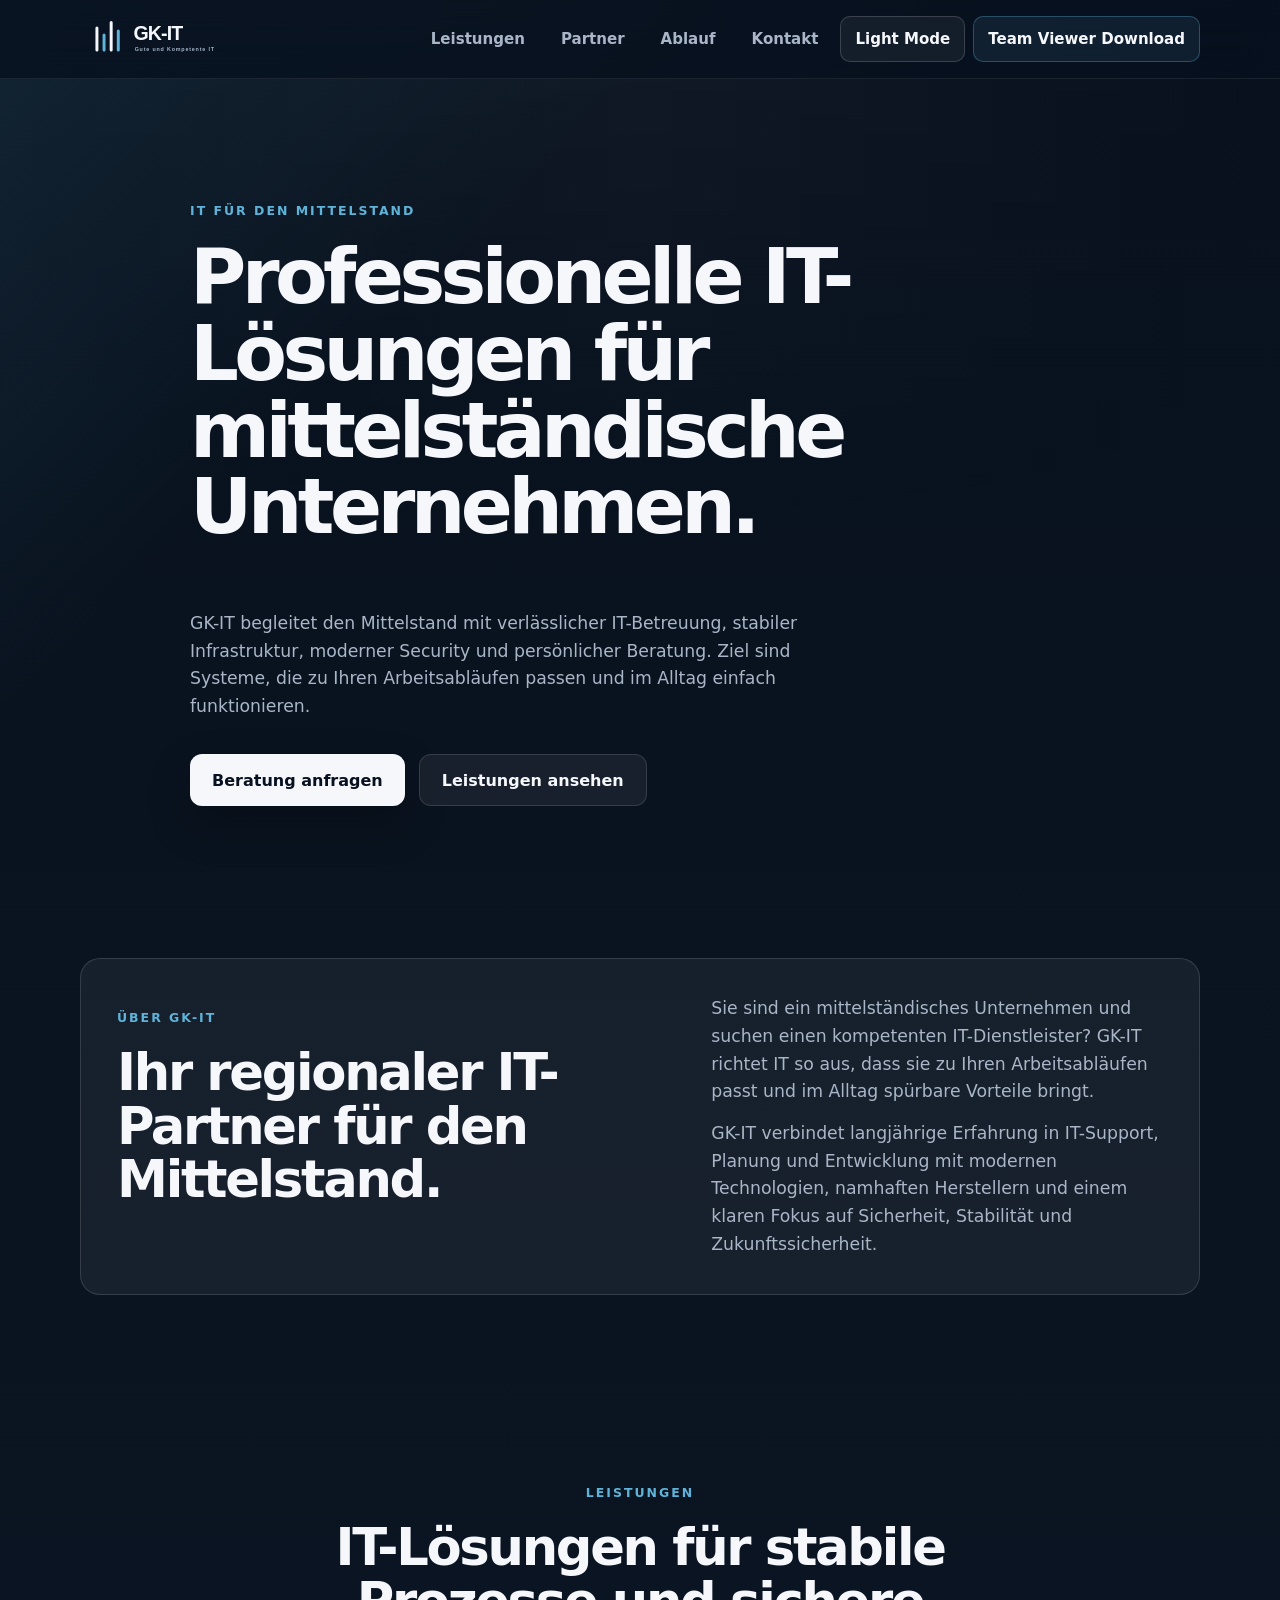
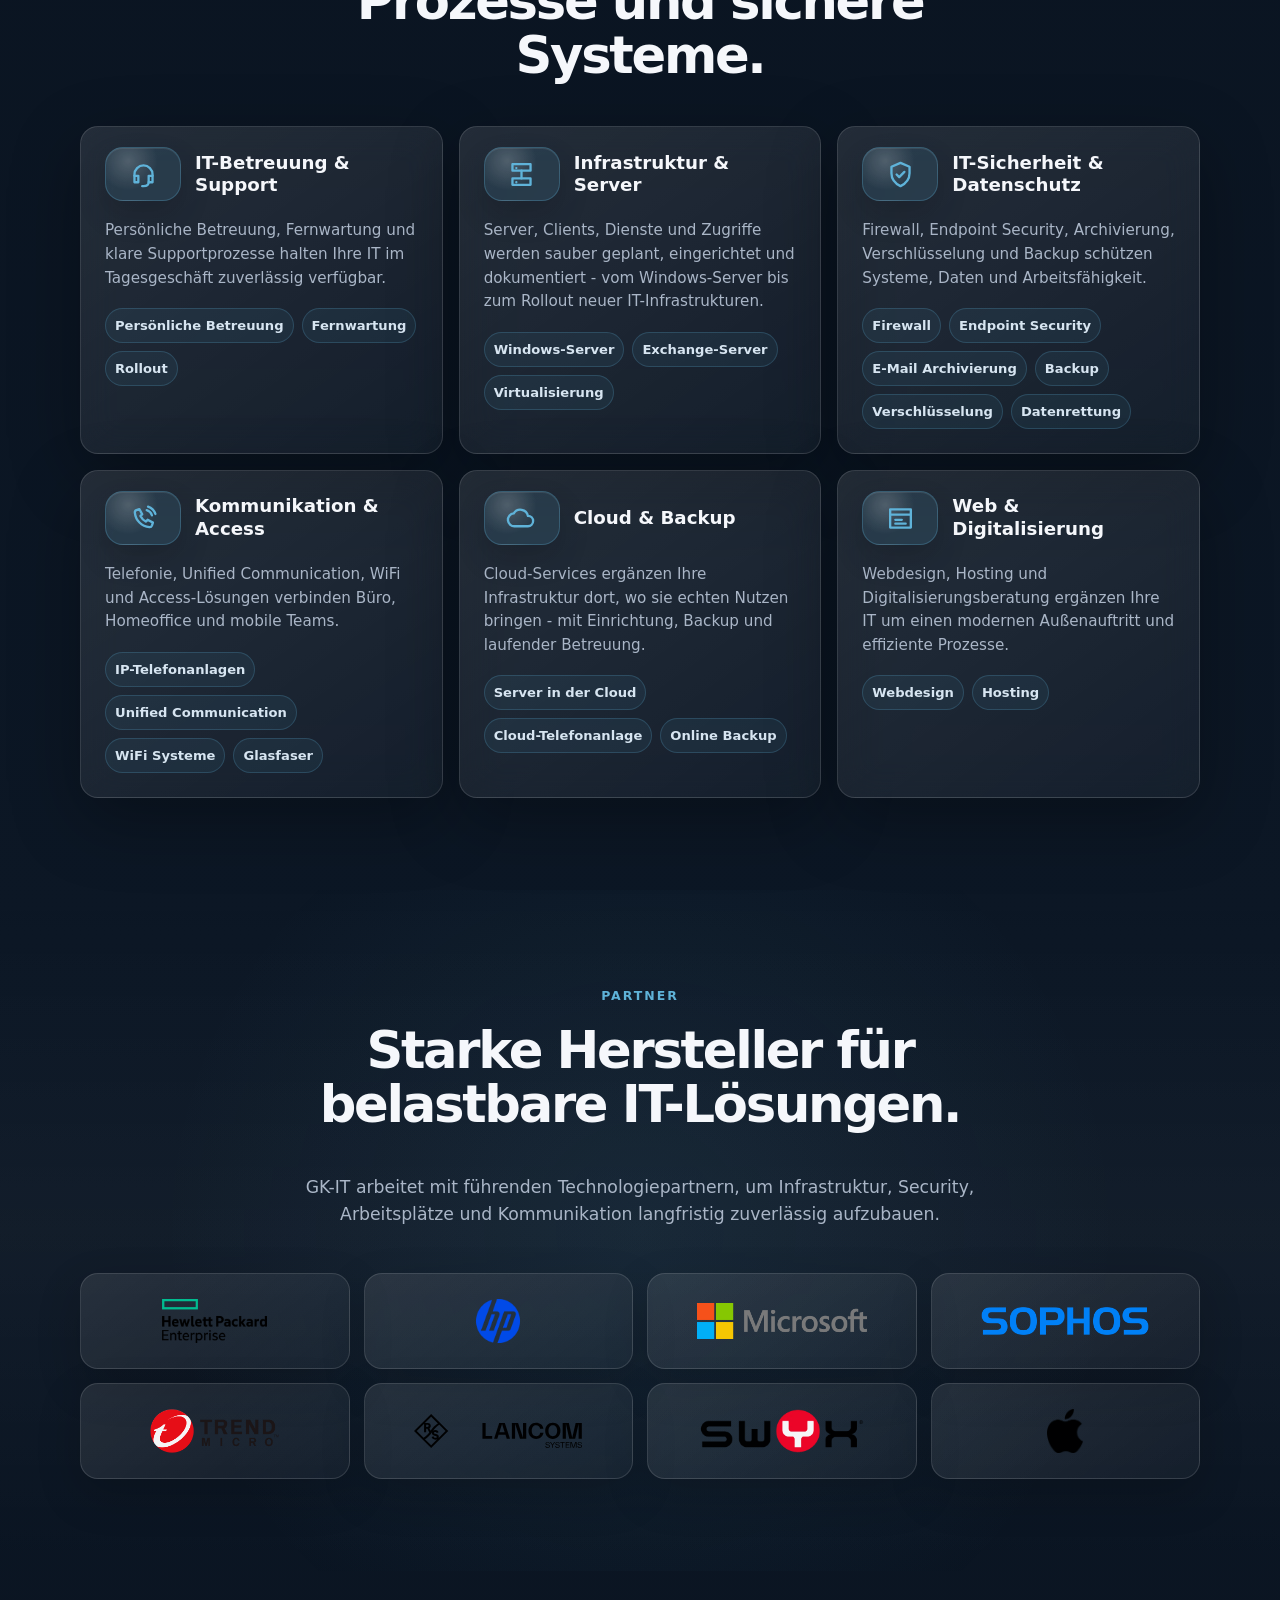
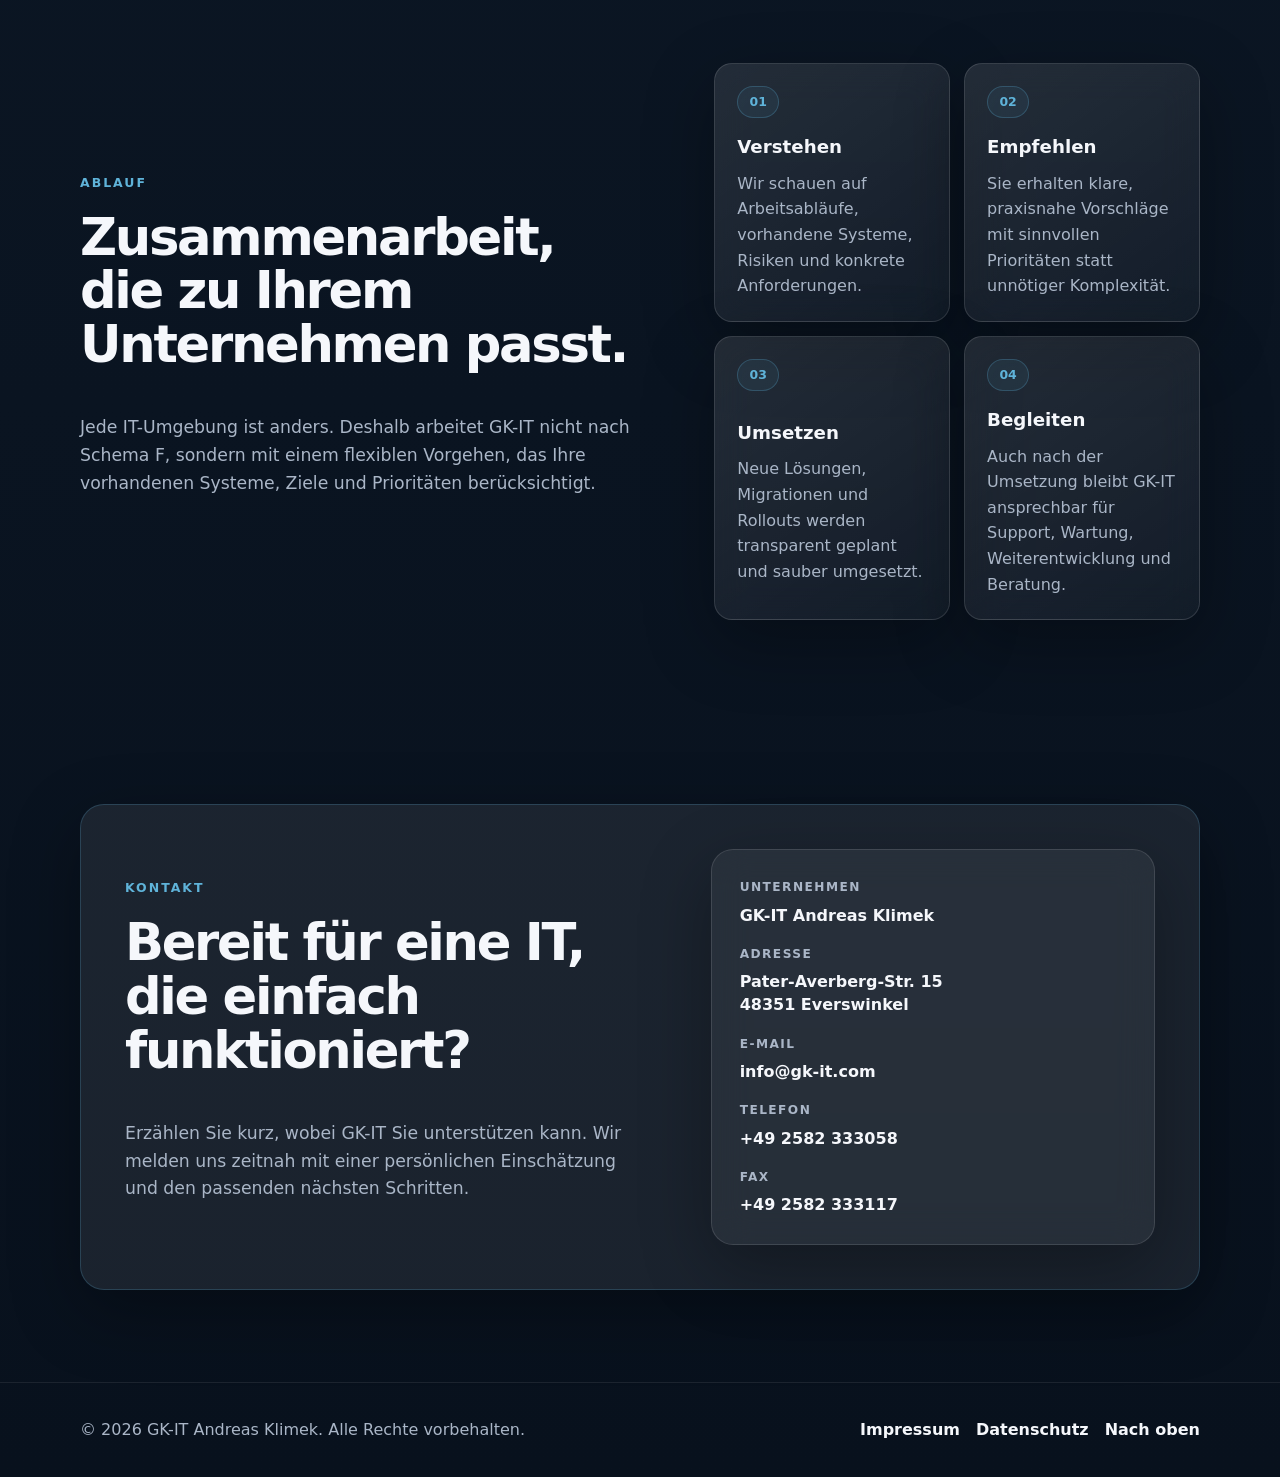
==== commit cb044e04: "add icons" ====
--- a/index.html
+++ b/index.html
@@ -27,7 +27,7 @@
           <a href="#partner">Partner</a>
           <a href="#prozess">Ablauf</a>
           <a href="#kontakt">Kontakt</a>
-          <a class="nav-alt" href="traditional.html">Traditionelle Version</a>
+          <a class="nav-alt" href="traditional.html">Light Mode</a>
           <a class="nav-download" href="https://download.teamviewer.com/download/TeamViewerQS_x64.exe">Team Viewer Download</a>
         </div>
       </nav>
@@ -81,8 +81,12 @@
           </div>
           <div class="cards-grid">
             <article class="service-card">
-              <span class="icon">01</span>
-              <h3>IT-Betreuung & Support</h3>
+              <div class="service-card-top">
+                <span class="service-thumb" aria-hidden="true">
+                  <svg viewBox="0 0 24 24"><path d="M5 13v-1a7 7 0 0 1 14 0v1"/><path d="M5 13h3v5H5z"/><path d="M16 13h3v5h-3z"/><path d="M16 18c0 2-1.5 3-4 3h-1"/></svg>
+                </span>
+                <h3>IT-Betreuung & Support</h3>
+              </div>
               <p>
                 Persönliche Betreuung, Fernwartung und klare Supportprozesse halten Ihre IT im
                 Tagesgeschäft zuverlässig verfügbar.
@@ -94,8 +98,12 @@
               </div>
             </article>
             <article class="service-card">
-              <span class="icon">02</span>
-              <h3>Infrastruktur & Server</h3>
+              <div class="service-card-top">
+                <span class="service-thumb" aria-hidden="true">
+                  <svg viewBox="0 0 24 24"><path d="M5 4h14v5H5z"/><path d="M5 15h14v5H5z"/><path d="M8 7h.01"/><path d="M8 18h.01"/><path d="M12 9v6"/></svg>
+                </span>
+                <h3>Infrastruktur & Server</h3>
+              </div>
               <p>
                 Server, Clients, Dienste und Zugriffe werden sauber geplant, eingerichtet und
                 dokumentiert - vom Windows-Server bis zum Rollout neuer IT-Infrastrukturen.
@@ -107,8 +115,12 @@
               </div>
             </article>
             <article class="service-card">
-              <span class="icon">03</span>
-              <h3>IT-Sicherheit & Datenschutz</h3>
+              <div class="service-card-top">
+                <span class="service-thumb" aria-hidden="true">
+                  <svg viewBox="0 0 24 24"><path d="M12 3l7 3v5c0 5-3 8-7 10-4-2-7-5-7-10V6z"/><path d="M9 12l2 2 4-4"/></svg>
+                </span>
+                <h3>IT-Sicherheit & Datenschutz</h3>
+              </div>
               <p>
                 Firewall, Endpoint Security, Archivierung, Verschlüsselung und Backup schützen
                 Systeme, Daten und Arbeitsfähigkeit.
@@ -123,8 +135,12 @@
               </div>
             </article>
             <article class="service-card">
-              <span class="icon">04</span>
-              <h3>Kommunikation & Access</h3>
+              <div class="service-card-top">
+                <span class="service-thumb" aria-hidden="true">
+                  <svg viewBox="0 0 24 24"><path d="M6.5 5.5l2.3-.8 2.2 4.1-1.4 1.2c1 2 2.4 3.4 4.4 4.4l1.2-1.4 4.1 2.2-.8 2.3c-.3.8-1 1.3-1.9 1.2-6.1-.6-10.7-5.2-11.3-11.3-.1-.9.4-1.6 1.2-1.9z"/><path d="M14.5 5.5a6 6 0 0 1 4 4"/><path d="M15.5 2.8a9 9 0 0 1 5.7 5.7"/></svg>
+                </span>
+                <h3>Kommunikation & Access</h3>
+              </div>
               <p>
                 Telefonie, Unified Communication, WiFi und Access-Lösungen verbinden Büro,
                 Homeoffice und mobile Teams.
@@ -137,8 +153,12 @@
               </div>
             </article>
             <article class="service-card">
-              <span class="icon">05</span>
-              <h3>Cloud & Backup</h3>
+              <div class="service-card-top">
+                <span class="service-thumb" aria-hidden="true">
+                  <svg viewBox="0 0 24 24"><path d="M7 18h10a4 4 0 0 0 0-8 6 6 0 0 0-11-2 5 5 0 0 0 1 10z"/></svg>
+                </span>
+                <h3>Cloud & Backup</h3>
+              </div>
               <p>
                 Cloud-Services ergänzen Ihre Infrastruktur dort, wo sie echten Nutzen bringen - mit
                 Einrichtung, Backup und laufender Betreuung.
@@ -150,8 +170,12 @@
               </div>
             </article>
             <article class="service-card">
-              <span class="icon">06</span>
-              <h3>Web & Digitalisierung</h3>
+              <div class="service-card-top">
+                <span class="service-thumb" aria-hidden="true">
+                  <svg viewBox="0 0 24 24"><path d="M4 5h16v14H4z"/><path d="M4 9h16"/><path d="M8 13h5"/><path d="M8 16h8"/></svg>
+                </span>
+                <h3>Web & Digitalisierung</h3>
+              </div>
               <p>
                 Webdesign, Hosting und Digitalisierungsberatung ergänzen Ihre IT um einen modernen
                 Außenauftritt und effiziente Prozesse.
--- a/styles.css
+++ b/styles.css
@@ -336,7 +336,7 @@
 
 .service-card {
   min-height: 100%;
-  padding: 22px;
+  padding: 24px;
   border-radius: 18px;
   transition: 180ms ease;
 }
@@ -351,6 +351,174 @@
   color: var(--muted);
   font-size: 0.95rem;
   line-height: 1.55;
+}
+
+.service-card-top {
+  display: flex;
+  align-items: center;
+  justify-content: flex-start;
+  gap: 14px;
+  margin: -4px 0 18px;
+}
+
+.service-card-top h3 {
+  margin: 0;
+}
+
+.service-thumb {
+  position: relative;
+  display: block;
+  flex: 0 0 76px;
+  width: 76px;
+  height: 54px;
+  overflow: hidden;
+  border: 1px solid rgba(95, 179, 217, 0.28);
+  border-radius: 18px;
+  background: rgba(95, 179, 217, 0.1);
+  box-shadow: inset 0 1px 0 rgba(255, 255, 255, 0.08), 0 14px 30px rgba(0, 0, 0, 0.16);
+}
+
+.service-thumb::before,
+.service-thumb::after {
+  position: absolute;
+  content: "";
+}
+
+.thumb-support {
+  background:
+    radial-gradient(circle at 28px 24px, rgba(95, 179, 217, 0.95) 0 9px, transparent 10px),
+    linear-gradient(135deg, rgba(245, 247, 251, 0.18), rgba(95, 179, 217, 0.08));
+}
+
+.thumb-support::before {
+  top: 13px;
+  left: 15px;
+  width: 28px;
+  height: 26px;
+  border: 2px solid rgba(245, 247, 251, 0.55);
+  border-bottom-color: transparent;
+  border-radius: 999px 999px 0 0;
+}
+
+.thumb-support::after {
+  right: 15px;
+  bottom: 16px;
+  width: 28px;
+  height: 3px;
+  border-radius: 999px;
+  background: rgba(245, 247, 251, 0.5);
+}
+
+.thumb-infra {
+  background:
+    linear-gradient(rgba(245, 247, 251, 0.38) 0 0) 15px 12px / 46px 8px no-repeat,
+    linear-gradient(rgba(245, 247, 251, 0.28) 0 0) 15px 24px / 46px 8px no-repeat,
+    linear-gradient(rgba(245, 247, 251, 0.2) 0 0) 15px 36px / 46px 8px no-repeat,
+    linear-gradient(135deg, rgba(95, 179, 217, 0.2), rgba(255, 255, 255, 0.04));
+}
+
+.thumb-infra::after {
+  top: 14px;
+  right: 19px;
+  width: 4px;
+  height: 4px;
+  border-radius: 50%;
+  background: var(--primary);
+  box-shadow: 0 12px 0 var(--primary), 0 24px 0 var(--primary);
+}
+
+.thumb-security {
+  background:
+    radial-gradient(circle at center, rgba(95, 179, 217, 0.28), transparent 32px),
+    linear-gradient(135deg, rgba(245, 247, 251, 0.12), rgba(95, 179, 217, 0.1));
+}
+
+.thumb-security::before {
+  inset: 10px 24px 10px;
+  border: 2px solid rgba(245, 247, 251, 0.58);
+  border-radius: 18px 18px 24px 24px;
+  clip-path: polygon(50% 0, 100% 18%, 90% 72%, 50% 100%, 10% 72%, 0 18%);
+}
+
+.thumb-security::after {
+  top: 26px;
+  left: 35px;
+  width: 8px;
+  height: 8px;
+  border-radius: 50%;
+  background: rgba(245, 247, 251, 0.62);
+}
+
+.thumb-comms {
+  background:
+    radial-gradient(circle at 54px 38px, rgba(245, 247, 251, 0.75) 0 4px, transparent 5px),
+    repeating-radial-gradient(circle at 54px 38px, transparent 0 11px, rgba(95, 179, 217, 0.42) 12px 14px, transparent 15px 23px),
+    linear-gradient(135deg, rgba(95, 179, 217, 0.18), rgba(255, 255, 255, 0.04));
+}
+
+.thumb-comms::before {
+  top: 14px;
+  left: 16px;
+  width: 18px;
+  height: 28px;
+  border: 2px solid rgba(245, 247, 251, 0.58);
+  border-radius: 5px;
+}
+
+.thumb-cloud {
+  background:
+    radial-gradient(circle at 27px 33px, rgba(245, 247, 251, 0.68) 0 12px, transparent 13px),
+    radial-gradient(circle at 43px 27px, rgba(245, 247, 251, 0.58) 0 16px, transparent 17px),
+    radial-gradient(circle at 57px 36px, rgba(245, 247, 251, 0.54) 0 10px, transparent 11px),
+    linear-gradient(135deg, rgba(95, 179, 217, 0.16), rgba(255, 255, 255, 0.04));
+}
+
+.thumb-cloud::after {
+  right: 15px;
+  bottom: 11px;
+  width: 12px;
+  height: 18px;
+  border-bottom: 2px solid var(--primary);
+  border-left: 2px solid var(--primary);
+  transform: rotate(-45deg);
+}
+
+.thumb-web {
+  background:
+    linear-gradient(rgba(245, 247, 251, 0.36) 0 0) 14px 14px / 48px 7px no-repeat,
+    linear-gradient(rgba(95, 179, 217, 0.7) 0 0) 14px 29px / 25px 6px no-repeat,
+    linear-gradient(rgba(245, 247, 251, 0.28) 0 0) 14px 41px / 40px 5px no-repeat,
+    linear-gradient(135deg, rgba(95, 179, 217, 0.18), rgba(255, 255, 255, 0.04));
+}
+
+.thumb-web::before {
+  inset: 10px 12px 9px;
+  border: 2px solid rgba(245, 247, 251, 0.42);
+  border-radius: 8px;
+}
+
+.service-thumb {
+  display: grid;
+  place-items: center;
+  background:
+    radial-gradient(circle at 30% 25%, rgba(255, 255, 255, 0.18), transparent 45%),
+    rgba(95, 179, 217, 0.13);
+  color: var(--primary);
+}
+
+.service-thumb::before,
+.service-thumb::after {
+  display: none;
+}
+
+.service-thumb svg {
+  width: 31px;
+  height: 31px;
+  fill: none;
+  stroke: currentColor;
+  stroke-linecap: round;
+  stroke-linejoin: round;
+  stroke-width: 1.8;
 }
 
 .service-highlights {
@@ -397,7 +565,7 @@
 
 .icon {
   display: inline-flex;
-  margin-bottom: 18px;
+  padding-top: 8px;
   color: var(--primary);
   font-size: 0.84rem;
   font-weight: 800;
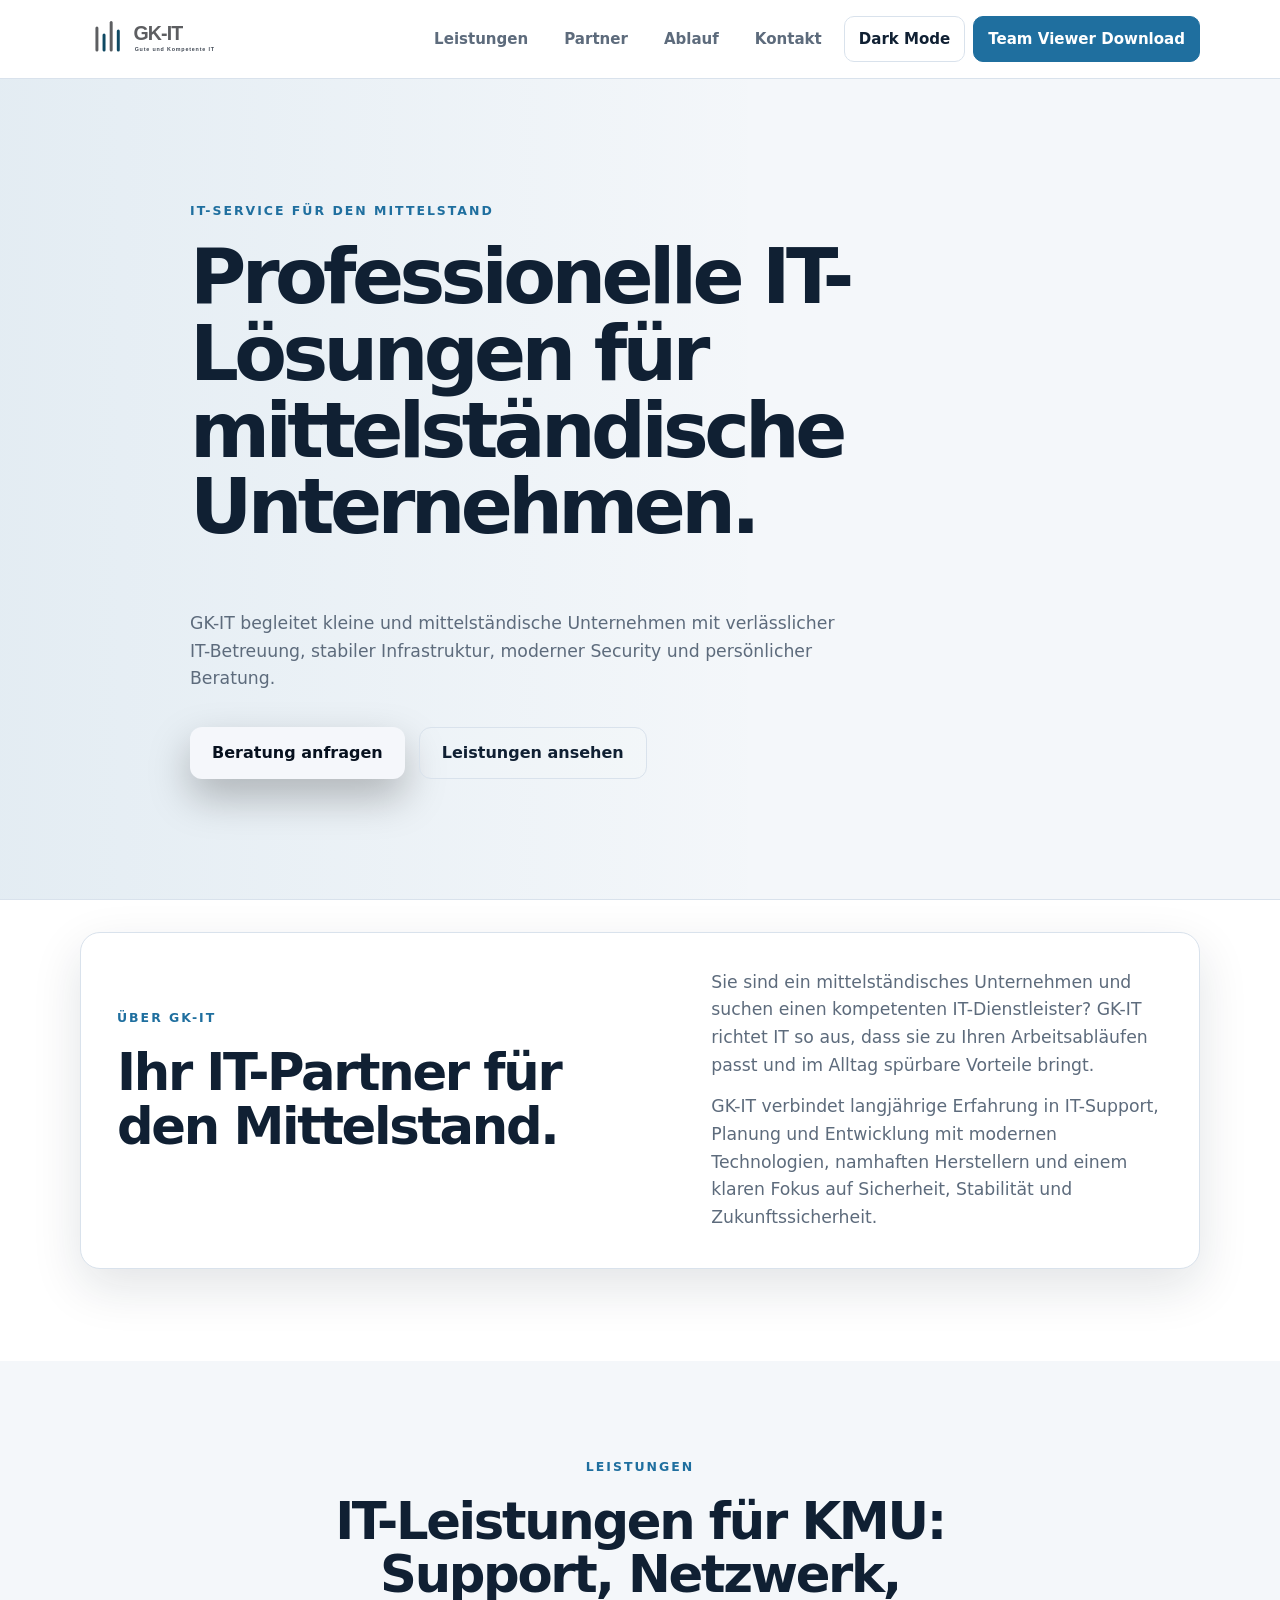
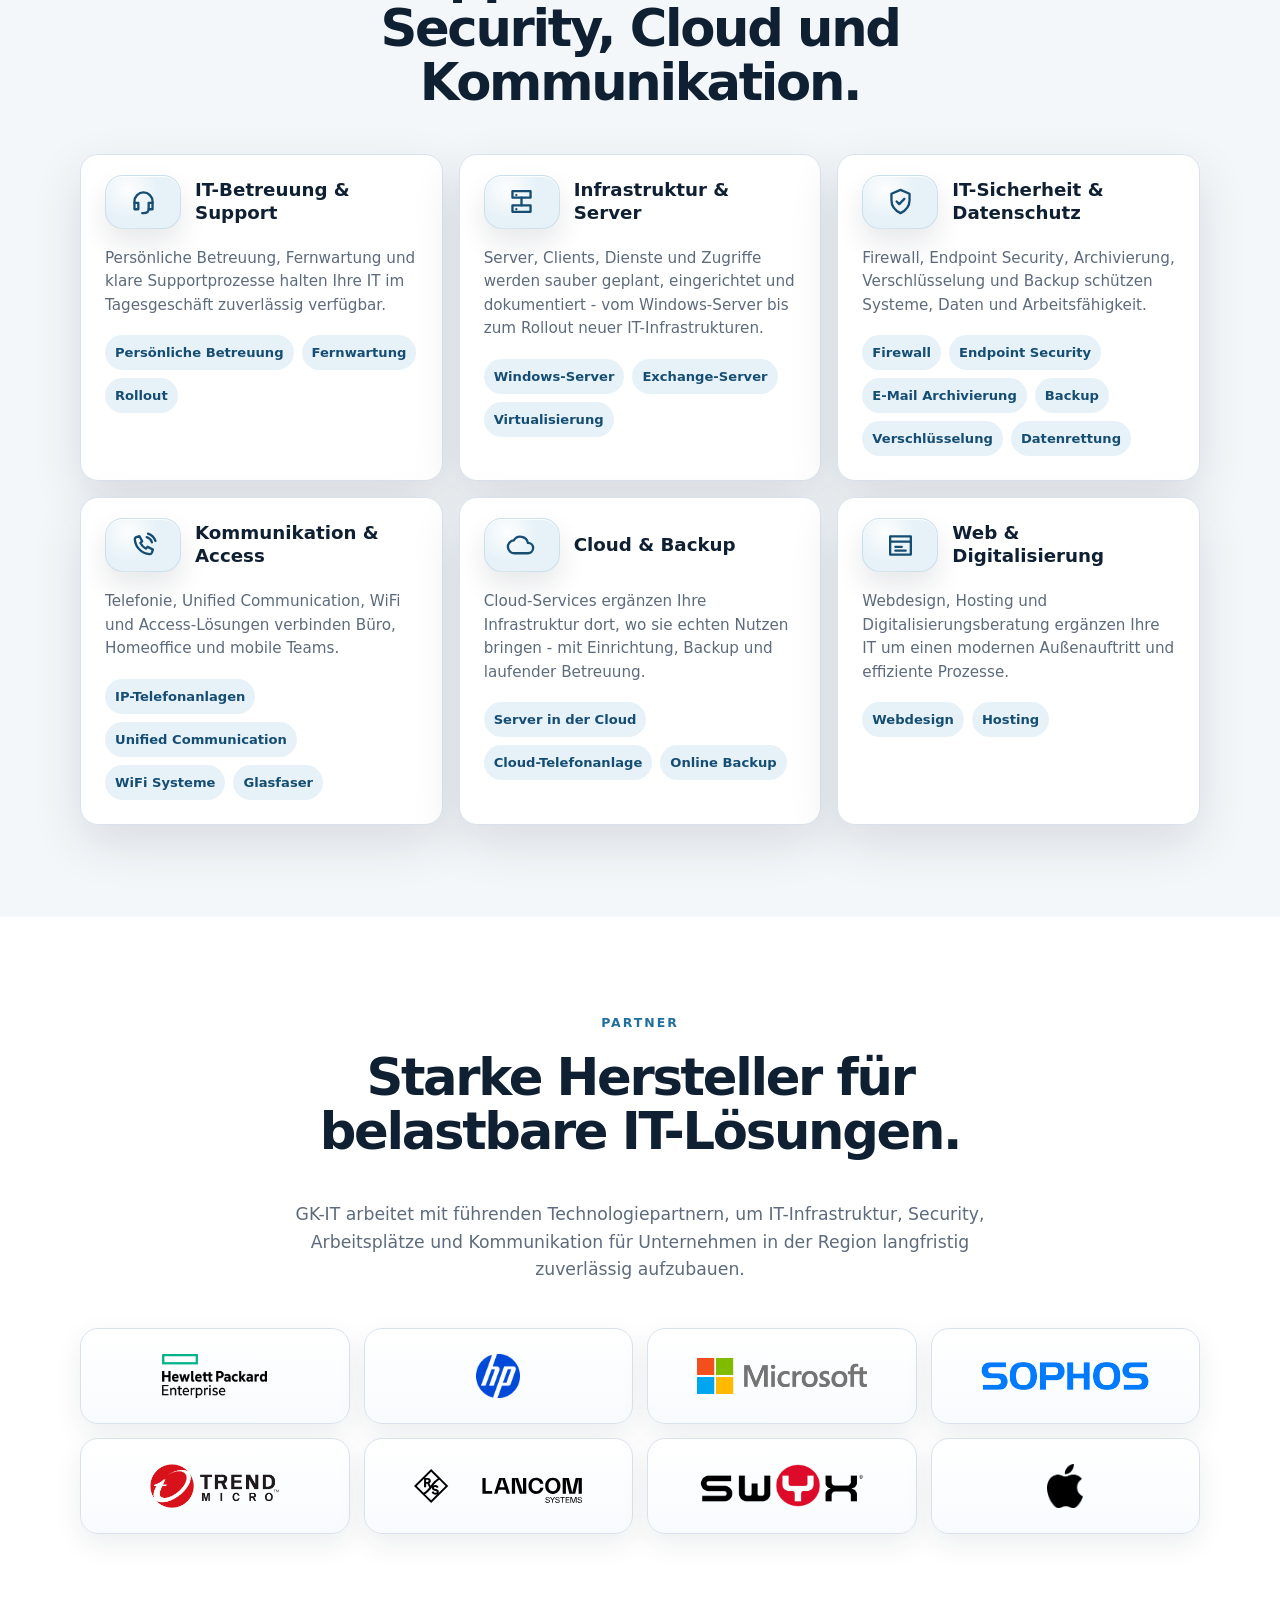
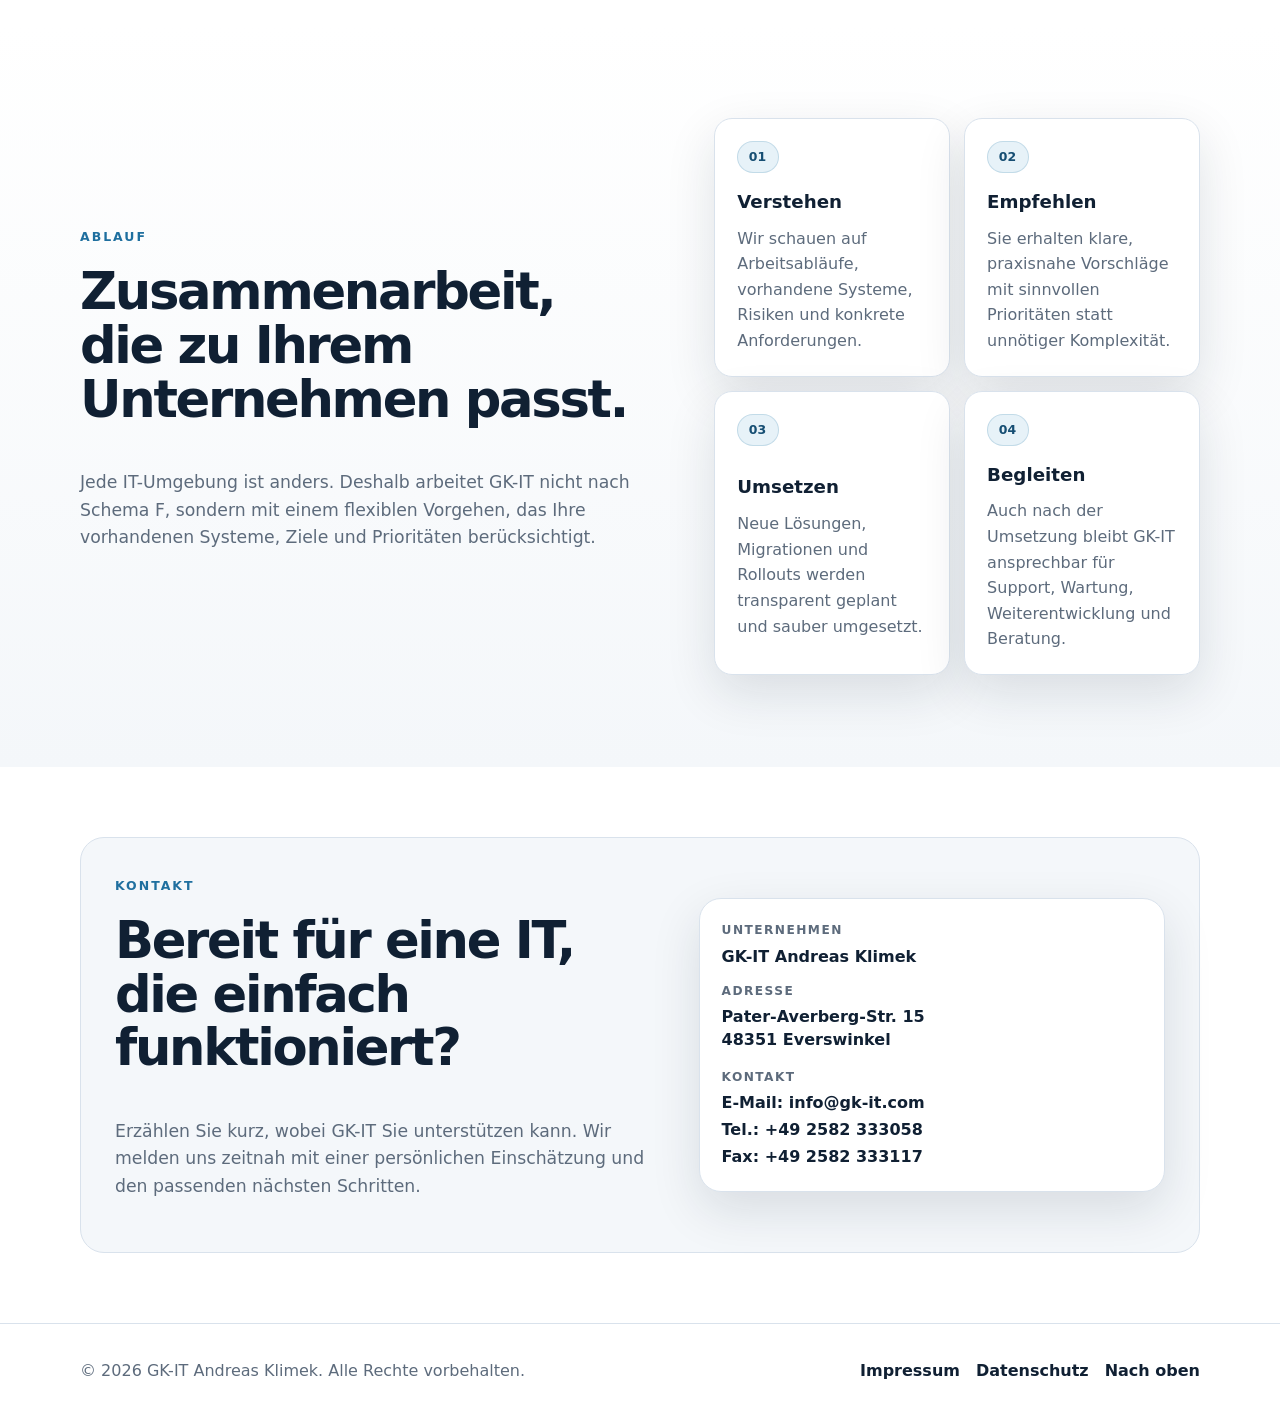
==== commit 3efe0a05: "further edits" ====
--- a/index.html
+++ b/index.html
@@ -5,10 +5,69 @@
     <meta name="viewport" content="width=device-width, initial-scale=1" />
     <meta
       name="description"
-      content="GK-IT Andreas Klimek: moderne IT-Betreuung, Infrastruktur, Security, Cloud, Telefonie und Support für Unternehmen."
+      content="GK-IT Andreas Klimek bietet IT-Service für den Mittelstand in Kreis Warendorf, Münster und NRW: IT-Betreuung, Server, Netzwerk, IT-Sicherheit, Cloud, Backup, Telefonie und Support."
     />
-    <title>GK-IT Andreas Klimek | Moderne IT für Ihr Unternehmen</title>
+    <meta
+      name="keywords"
+      content="IT-Service Kreis Warendorf, IT-Dienstleister Münster, IT Betreuung Mittelstand NRW, IT Support Everswinkel, Netzwerkadministration, IT Sicherheit, Firewall, Backup, Cloud Services, IP Telefonanlage"
+    />
+    <meta name="robots" content="index, follow" />
+    <meta name="author" content="GK-IT Andreas Klimek" />
+    <meta property="og:type" content="website" />
+    <meta property="og:locale" content="de_DE" />
+    <meta property="og:title" content="GK-IT Andreas Klimek | IT-Service für Mittelstand in Warendorf, Münster & NRW" />
+    <meta
+      property="og:description"
+      content="Regionaler IT-Dienstleister für KMU: IT-Betreuung, Netzwerkadministration, IT-Sicherheit, Cloud, Backup, Telefonie, Webdesign und Hosting."
+    />
+    <meta property="og:url" content="https://www.gk-it.com/" />
+    <meta property="og:site_name" content="GK-IT Andreas Klimek" />
+    <link rel="canonical" href="https://www.gk-it.com/" />
+    <title>GK-IT Andreas Klimek | IT-Service für Mittelstand in Warendorf, Münster & NRW</title>
+    <link rel="icon" type="image/svg+xml" href="assets/company-logos/gk-it-icon.svg" />
     <link rel="stylesheet" href="styles.css" />
+    <script type="application/ld+json">
+      {
+        "@context": "https://schema.org",
+        "@type": "LocalBusiness",
+        "name": "GK-IT Andreas Klimek",
+        "url": "https://www.gk-it.com/",
+        "email": "info@gk-it.com",
+        "telephone": "+49 2582 333058",
+        "faxNumber": "+49 2582 333117",
+        "address": {
+          "@type": "PostalAddress",
+          "streetAddress": "Pater-Averberg-Str. 15",
+          "postalCode": "48351",
+          "addressLocality": "Everswinkel",
+          "addressRegion": "NRW",
+          "addressCountry": "DE"
+        },
+        "areaServed": [
+          "Kreis Warendorf",
+          "Münster",
+          "Münsterland",
+          "Nordrhein-Westfalen",
+          "Deutschland"
+        ],
+        "description": "IT-Dienstleister für kleine und mittelständische Unternehmen in Kreis Warendorf, Münster und NRW.",
+        "knowsAbout": [
+          "IT-Betreuung",
+          "IT-Support",
+          "Netzwerkadministration",
+          "Windows-Server",
+          "Exchange-Server",
+          "IT-Sicherheit",
+          "Firewall",
+          "Endpoint Security",
+          "Backup",
+          "Cloud-Services",
+          "IP-Telefonanlagen",
+          "Webdesign",
+          "Hosting"
+        ]
+      }
+    </script>
   </head>
   <body>
     <header class="site-header">
@@ -27,7 +86,7 @@
           <a href="#partner">Partner</a>
           <a href="#prozess">Ablauf</a>
           <a href="#kontakt">Kontakt</a>
-          <a class="nav-alt" href="traditional.html">Light Mode</a>
+          <button class="theme-toggle nav-alt" type="button" aria-pressed="false">Light Mode</button>
           <a class="nav-download" href="https://download.teamviewer.com/download/TeamViewerQS_x64.exe">Team Viewer Download</a>
         </div>
       </nav>
@@ -37,12 +96,11 @@
       <section class="hero section">
         <div class="container hero-grid">
           <div class="hero-copy">
-            <span class="eyebrow">IT für den Mittelstand</span>
+            <span class="eyebrow">IT-Service für den Mittelstand</span>
             <h1>Professionelle IT-Lösungen für mittelständische Unternehmen.</h1>
             <p>
-              GK-IT begleitet den Mittelstand mit verlässlicher IT-Betreuung, stabiler
-              Infrastruktur, moderner Security und persönlicher Beratung. Ziel sind Systeme, die zu
-              Ihren Arbeitsabläufen passen und im Alltag einfach funktionieren.
+              GK-IT begleitet kleine und mittelständische Unternehmen mit verlässlicher
+              IT-Betreuung, stabiler Infrastruktur, moderner Security und persönlicher Beratung.
             </p>
             <div class="hero-actions">
               <a class="button primary" href="#kontakt">Beratung anfragen</a>
@@ -56,7 +114,7 @@
         <div class="container split">
           <div>
             <span class="eyebrow">Über GK-IT</span>
-            <h2>Ihr regionaler IT-Partner für den Mittelstand.</h2>
+            <h2>Ihr IT-Partner für den Mittelstand.</h2>
           </div>
           <div class="intro-copy">
             <p>
@@ -77,7 +135,7 @@
         <div class="container">
           <div class="section-heading">
             <span class="eyebrow">Leistungen</span>
-            <h2>IT-Lösungen für stabile Prozesse und sichere Systeme.</h2>
+            <h2>IT-Leistungen für KMU: Support, Netzwerk, Security, Cloud und Kommunikation.</h2>
           </div>
           <div class="cards-grid">
             <article class="service-card">
@@ -195,8 +253,9 @@
             <span class="eyebrow">Partner</span>
             <h2>Starke Hersteller für belastbare IT-Lösungen.</h2>
             <p>
-              GK-IT arbeitet mit führenden Technologiepartnern, um Infrastruktur, Security,
-              Arbeitsplätze und Kommunikation langfristig zuverlässig aufzubauen.
+              GK-IT arbeitet mit führenden Technologiepartnern, um IT-Infrastruktur, Security,
+              Arbeitsplätze und Kommunikation für Unternehmen in der Region langfristig zuverlässig
+              aufzubauen.
             </p>
           </div>
           <div class="partner-grid" aria-label="Partnerlogos">
@@ -291,17 +350,11 @@
               <span>Adresse</span>
               <address>Pater-Averberg-Str. 15<br />48351 Everswinkel</address>
             </div>
-            <div class="contact-item">
-              <span>E-Mail</span>
-              <a href="mailto:info@gk-it.com">info@gk-it.com</a>
-            </div>
-            <div class="contact-item">
-              <span>Telefon</span>
-              <a href="tel:+492582333058">+49 2582 333058</a>
-            </div>
-            <div class="contact-item">
-              <span>Fax</span>
-              <a href="tel:+492582333117">+49 2582 333117</a>
+            <div class="contact-item contact-details" aria-label="Kontaktdaten">
+              <span>Kontakt</span>
+              <a href="mailto:info@gk-it.com">E-Mail: info@gk-it.com</a>
+              <a href="tel:+492582333058">Tel.: +49 2582 333058</a>
+              <a href="tel:+492582333117">Fax: +49 2582 333117</a>
             </div>
           </div>
         </div>
--- a/styles.css
+++ b/styles.css
@@ -120,16 +120,22 @@
   align-items: center;
 }
 
-.nav-links a {
+.nav-links a,
+.theme-toggle {
   padding: 10px 14px;
+  border: 0;
   border-radius: 10px;
+  background: transparent;
   color: var(--muted);
+  font: inherit;
   font-size: 0.94rem;
   font-weight: 600;
+  cursor: pointer;
   transition: 180ms ease;
 }
 
-.nav-links a:hover {
+.nav-links a:hover,
+.theme-toggle:hover {
   background: rgba(255, 255, 255, 0.08);
   color: var(--text);
 }
@@ -145,13 +151,13 @@
   background: rgba(95, 179, 217, 0.18);
 }
 
-.nav-links a.nav-alt {
+.nav-links .nav-alt {
   border: 1px solid rgba(255, 255, 255, 0.16);
   background: rgba(255, 255, 255, 0.055);
   color: var(--text);
 }
 
-.nav-links a.nav-alt:hover {
+.nav-links .nav-alt:hover {
   border-color: rgba(255, 255, 255, 0.3);
   background: rgba(255, 255, 255, 0.1);
 }
@@ -648,8 +654,13 @@
   color: var(--muted);
 }
 
+.cta {
+  padding: 70px 0;
+}
+
 .cta-panel {
-  padding: 44px;
+  gap: 36px;
+  padding: 34px;
   border: 1px solid rgba(95, 179, 217, 0.22);
   border-radius: 24px;
   background: rgba(255, 255, 255, 0.075);
@@ -658,9 +669,10 @@
 
 .contact-card {
   display: grid;
-  gap: 18px;
-  align-self: stretch;
-  padding: 28px;
+  grid-template-columns: repeat(2, minmax(0, 1fr));
+  gap: 14px 18px;
+  align-self: center;
+  padding: 22px;
   border: 1px solid rgba(255, 255, 255, 0.12);
   border-radius: 22px;
   background: rgba(255, 255, 255, 0.055);
@@ -668,7 +680,19 @@
 
 .contact-item {
   display: grid;
-  gap: 6px;
+  gap: 4px;
+}
+
+.contact-item:nth-child(1),
+.contact-item:nth-child(2),
+.contact-details {
+  grid-column: 1 / -1;
+}
+
+.contact-details {
+  display: grid;
+  gap: 4px;
+  padding-top: 2px;
 }
 
 .contact-item span {
@@ -752,6 +776,140 @@
 
 .legal-content a:hover {
   color: var(--primary);
+}
+
+body.light-mode {
+  --bg: #ffffff;
+  --bg-soft: #f4f7fa;
+  --surface: #ffffff;
+  --surface-strong: #ffffff;
+  --text: #102033;
+  --muted: #5d6b7c;
+  --primary: #1f6f9f;
+  --primary-dark: #164e73;
+  --accent: #e7f2f8;
+  --line: #d9e2ec;
+  --shadow: 0 18px 50px rgba(16, 32, 51, 0.12);
+  background: #ffffff;
+  color: var(--text);
+}
+
+body.light-mode::before {
+  display: none;
+}
+
+body.light-mode .site-header {
+  border-bottom-color: var(--line);
+  background: rgba(255, 255, 255, 0.94);
+}
+
+body.light-mode .brand-logo {
+  filter: brightness(0.38) saturate(1.8);
+}
+
+body.light-mode .nav-links a,
+body.light-mode .theme-toggle {
+  color: var(--muted);
+}
+
+body.light-mode .nav-links a:hover,
+body.light-mode .theme-toggle:hover {
+  background: var(--bg-soft);
+  color: var(--text);
+}
+
+body.light-mode .nav-links .nav-alt {
+  border-color: var(--line);
+  background: #ffffff;
+  color: var(--text);
+}
+
+body.light-mode .nav-links a.nav-download {
+  border-color: var(--primary);
+  background: var(--primary);
+  color: #ffffff;
+}
+
+body.light-mode .nav-toggle {
+  border-color: var(--line);
+  background: #ffffff;
+}
+
+body.light-mode .hero {
+  border-bottom: 1px solid var(--line);
+  background:
+    linear-gradient(90deg, rgba(31, 111, 159, 0.08), transparent 60%),
+    var(--bg-soft);
+}
+
+body.light-mode .split,
+body.light-mode .service-card,
+body.light-mode .contact-card,
+body.light-mode .timeline-item,
+body.light-mode .legal-content {
+  border-color: var(--line);
+  background: #ffffff;
+  box-shadow: var(--shadow);
+}
+
+body.light-mode .services {
+  background: var(--bg-soft);
+}
+
+body.light-mode .service-thumb {
+  border-color: rgba(31, 111, 159, 0.14);
+  background:
+    radial-gradient(circle at 30% 25%, rgba(255, 255, 255, 0.9), transparent 45%),
+    var(--accent);
+  color: var(--primary-dark);
+  box-shadow: inset 0 1px 0 rgba(255, 255, 255, 0.9), 0 14px 28px rgba(16, 32, 51, 0.1);
+}
+
+body.light-mode .service-highlights span {
+  border-color: transparent;
+  background: var(--accent);
+  color: var(--primary-dark);
+}
+
+body.light-mode .partners {
+  background: #ffffff;
+}
+
+body.light-mode .partner-card {
+  border-color: var(--line);
+  background: linear-gradient(180deg, #ffffff, #f8fbfd);
+  box-shadow: 0 10px 28px rgba(16, 32, 51, 0.08);
+}
+
+body.light-mode .partner-card:hover {
+  border-color: rgba(31, 111, 159, 0.26);
+  background: #ffffff;
+  box-shadow: 0 16px 36px rgba(16, 32, 51, 0.12);
+}
+
+body.light-mode .partner-card img {
+  filter: brightness(1) contrast(1);
+  opacity: 1;
+}
+
+body.light-mode .process {
+  background: linear-gradient(180deg, #ffffff, var(--bg-soft));
+}
+
+body.light-mode .timeline-item > span {
+  border-color: rgba(31, 111, 159, 0.18);
+  background: var(--accent);
+  color: var(--primary-dark);
+}
+
+body.light-mode .cta-panel {
+  border-color: var(--line);
+  background: var(--bg-soft);
+  box-shadow: none;
+}
+
+body.light-mode .footer {
+  border-top-color: var(--line);
 }
 
 @media (max-width: 920px) {
@@ -793,6 +951,15 @@
     padding: 14px;
   }
 
+  .theme-toggle {
+    padding: 14px;
+    text-align: left;
+  }
+
+  body.light-mode .nav-links {
+    background: #ffffff;
+  }
+
   .process-grid,
   .split,
   .cta-panel {
@@ -854,4 +1021,8 @@
   .legal-content {
     padding: 24px;
   }
-}
+
+  .contact-card {
+    grid-template-columns: 1fr;
+  }
+}
